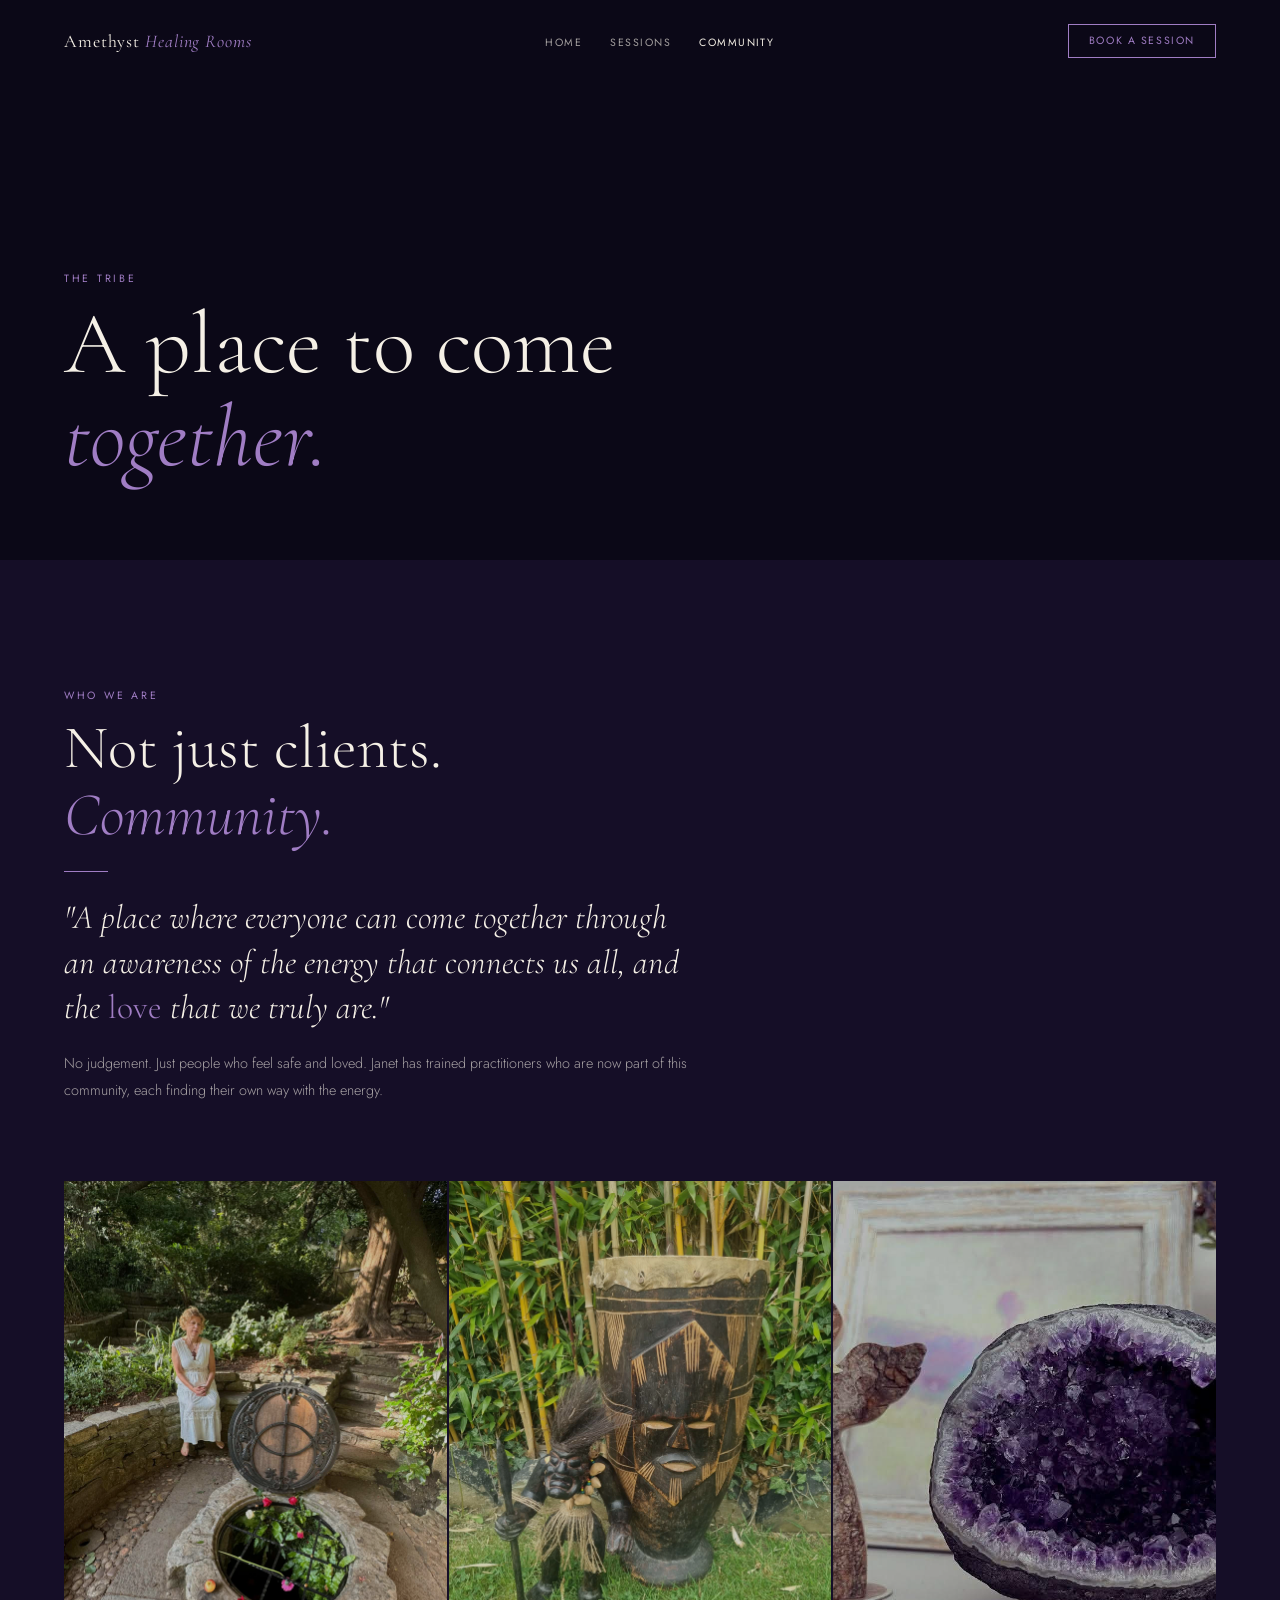
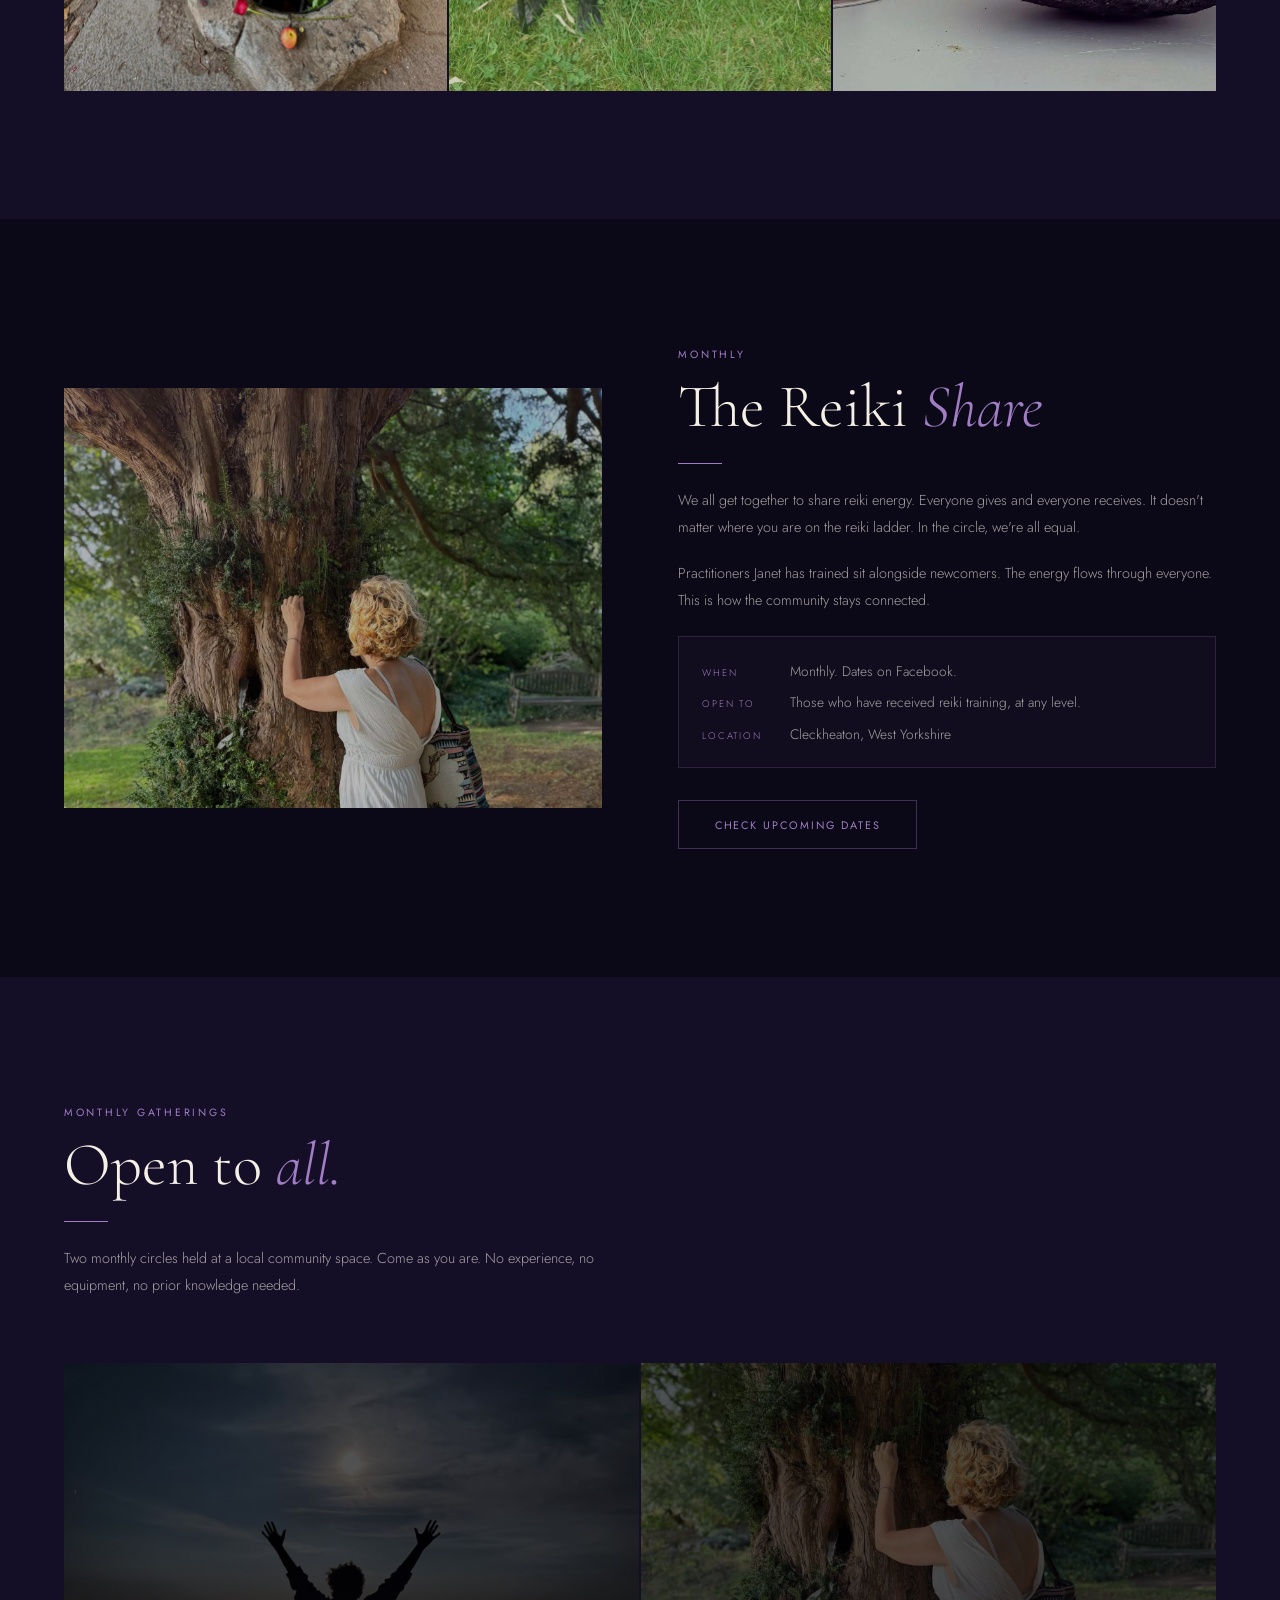
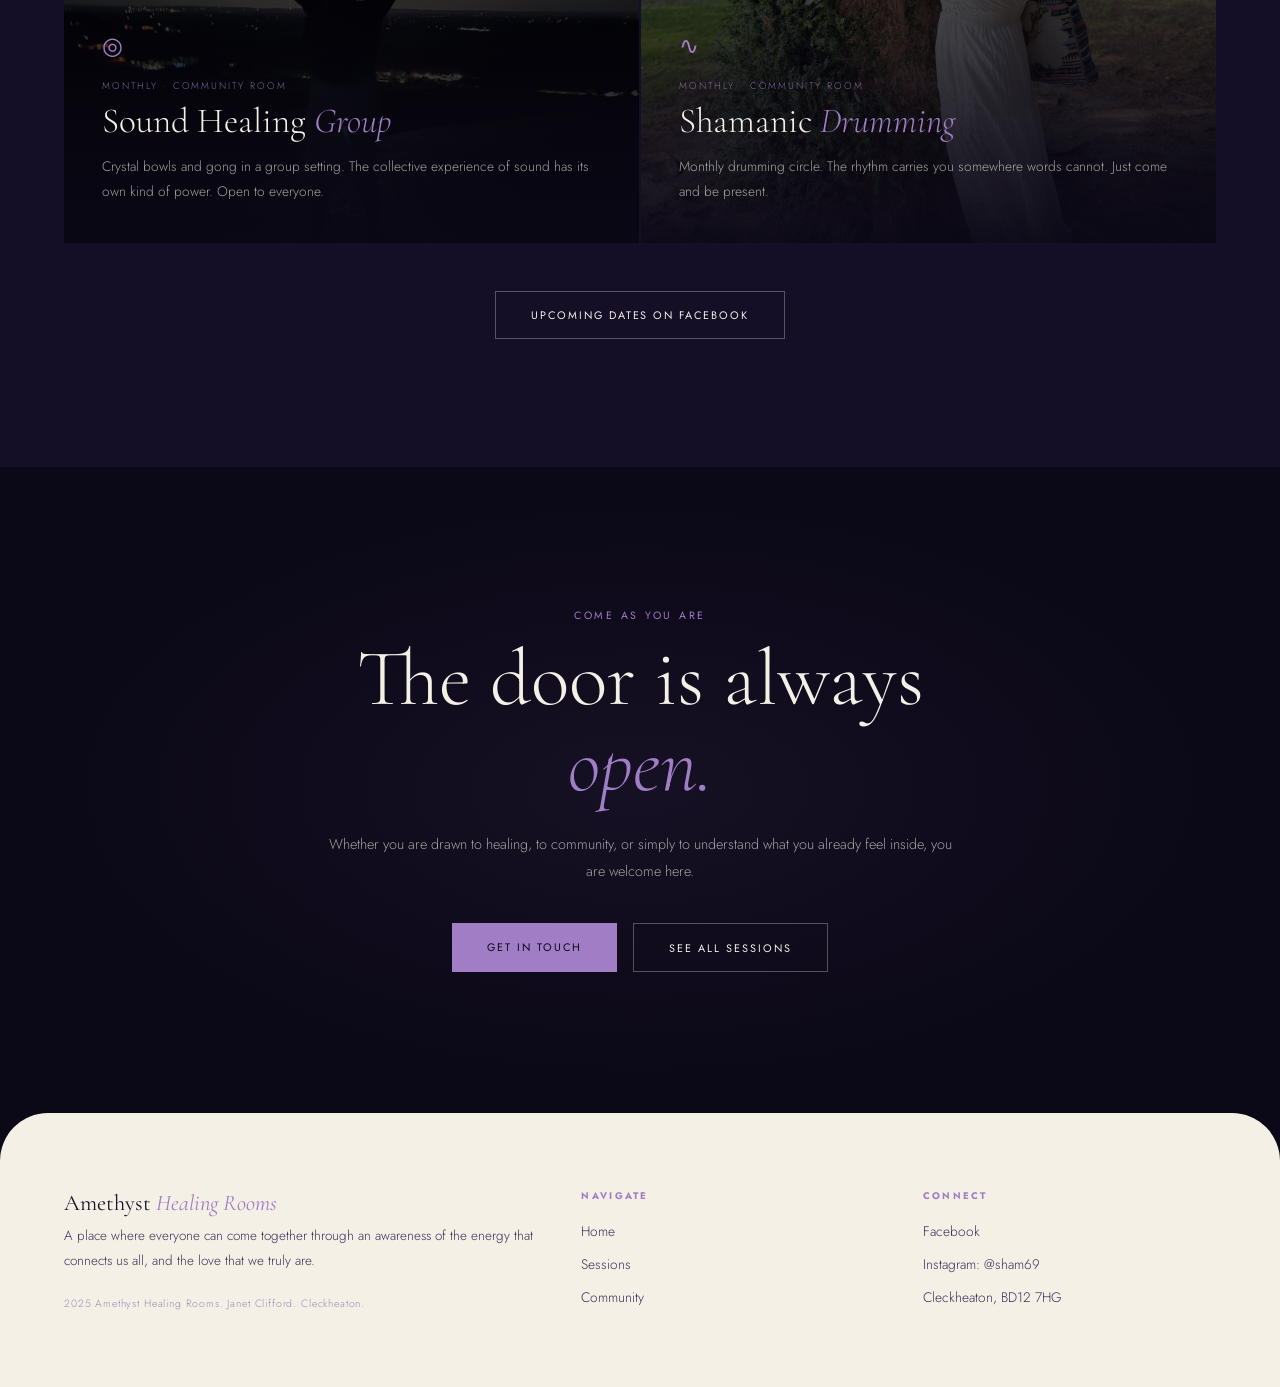
==== community.html @ de2d677d "Mobile audit, security hardening, social sharing tags Mobile fixes: - Hamburger menu JS wired on all" ====
<!DOCTYPE html>
<html lang="en">
<head>
  <meta charset="UTF-8">
  <meta name="viewport" content="width=device-width, initial-scale=1.0">
  <title>Community — Amethyst Healing Rooms</title>
  <meta name="description" content="A tribe of healers, learners and seekers. Monthly reiki shares, sound healing gatherings and shamanic drumming circles in Cleckheaton, West Yorkshire.">
  <meta property="og:type" content="website">
  <meta property="og:url" content="https://www.amethysthealingrooms.com/community.html">
  <meta property="og:title" content="Community — Amethyst Healing Rooms">
  <meta property="og:description" content="Monthly reiki shares, sound healing gatherings and shamanic drumming circles. A tribe of healers and seekers in West Yorkshire.">
  <meta property="og:image" content="https://www.amethysthealingrooms.com/657449893_1251848930348039_2464343206332712562_n.jpg">
  <meta property="og:site_name" content="Amethyst Healing Rooms">
  <meta name="twitter:card" content="summary_large_image">
  <meta name="twitter:title" content="Community — Amethyst Healing Rooms">
  <meta name="twitter:description" content="Monthly reiki shares, sound healing gatherings and shamanic drumming circles. A tribe of healers and seekers in West Yorkshire.">
  <meta name="twitter:image" content="https://www.amethysthealingrooms.com/657449893_1251848930348039_2464343206332712562_n.jpg">
  <link rel="icon" type="image/png" href="favicon.png">
  <link rel="preconnect" href="https://fonts.googleapis.com">
  <link rel="preconnect" href="https://fonts.gstatic.com" crossorigin>
  <link href="https://fonts.googleapis.com/css2?family=Cormorant+Garamond:ital,wght@0,300;0,400;0,500;1,300;1,400;1,500;1,600&family=Jost:wght@300;400;500&display=swap" rel="stylesheet">
  <link rel="stylesheet" href="styles.css">
  <style>

    /* TRIBE SECTION */
    #tribe {
      background: var(--deep);
      padding: clamp(5rem,10vw,8rem) clamp(1.5rem,5vw,4rem);
    }
    .tribe-inner {
      max-width: 1160px; margin: 0 auto;
    }
    .tribe-header {
      max-width: 640px; margin-bottom: clamp(3rem,6vw,5rem);
    }
    .tribe-quote {
      font-family: 'Cormorant Garamond', serif;
      font-size: clamp(1.4rem,3vw,2.1rem);
      font-weight: 300; font-style: italic;
      line-height: 1.35; color: var(--tl);
      margin: 0.8rem 0 1.2rem;
    }
    .tribe-quote em { color: var(--acc); font-style: normal; }
    .tribe-grid {
      display: grid;
      grid-template-columns: repeat(3, 1fr);
      gap: 2px;
    }
    .tribe-photo {
      position: relative;
      aspect-ratio: 3/4;
      overflow: hidden;
      background: var(--mid);
    }
    .tribe-photo img {
      position: absolute; inset: 0;
      width: 100%; height: 100%;
      object-fit: cover; object-position: center top;
      filter: brightness(0.82);
      transition: transform 0.65s ease, filter 0.65s ease;
    }
    .tribe-photo:hover img { transform: scale(1.04); filter: brightness(0.92); }
    .tribe-placeholder {
      position: absolute; inset: 0;
      display: flex; flex-direction: column;
      align-items: center; justify-content: center;
      gap: 0.6rem;
    }
    .tribe-placeholder-sym {
      font-family: 'Cormorant Garamond', serif;
      font-size: 2.4rem; color: var(--acc); opacity: 0.35;
    }
    .tribe-placeholder-lbl {
      font-size: 0.6rem; letter-spacing: 0.2em;
      text-transform: uppercase; color: var(--td);
    }

    /* REIKI SHARE */
    #reiki-share {
      background: var(--void);
      padding: clamp(5rem,10vw,8rem) clamp(1.5rem,5vw,4rem);
    }
    .share-inner {
      max-width: 1160px; margin: 0 auto;
      display: grid; grid-template-columns: 1fr 1fr; gap: clamp(3rem,6vw,5rem);
      align-items: center;
    }
    .share-img {
      position: relative;
      min-height: 420px;
      overflow: hidden;
    }
    .share-img-bg {
      position: absolute; inset: 0;
      background-size: cover; background-position: center top;
      filter: brightness(0.72);
    }
    .share-img::after {
      content: '';
      position: absolute; inset: 0;
      background: linear-gradient(to bottom right, rgba(160,125,196,0.15) 0%, transparent 60%);
    }
    .share-body {
      font-size: 0.9rem; line-height: 1.88; color: var(--tm);
      margin: 1.2rem 0;
    }
    .share-detail {
      display: flex; flex-direction: column; gap: 0.6rem;
      margin: 1.4rem 0 2rem;
      padding: 1.4rem;
      border: 1px solid var(--acc-dim);
      background: rgba(160,125,196,0.04);
    }
    .share-detail-row {
      display: flex; gap: 1rem; align-items: baseline;
    }
    .share-detail-key {
      font-size: 0.6rem; letter-spacing: 0.2em;
      text-transform: uppercase; color: var(--acc);
      flex-shrink: 0; min-width: 72px;
    }
    .share-detail-val {
      font-size: 0.86rem; color: var(--tm); line-height: 1.6;
    }

    /* GATHERINGS */
    #gatherings {
      background: var(--deep);
      padding: clamp(5rem,10vw,8rem) clamp(1.5rem,5vw,4rem);
    }
    .gatherings-inner {
      max-width: 1160px; margin: 0 auto;
    }
    .gatherings-header {
      max-width: 560px; margin-bottom: clamp(3rem,5vw,4rem);
    }
    .gatherings-grid {
      display: grid; grid-template-columns: 1fr 1fr; gap: 2px;
    }
    .gathering-card {
      position: relative; overflow: hidden;
      min-height: 480px;
      display: flex; flex-direction: column; justify-content: flex-end;
      padding: clamp(1.8rem,3vw,2.5rem);
    }
    .gathering-bg {
      position: absolute; inset: 0;
      background-size: cover; background-position: center;
      filter: brightness(0.35);
      transition: transform 0.65s ease, filter 0.65s ease;
    }
    .gathering-card:hover .gathering-bg { transform: scale(1.04); filter: brightness(0.48); }
    .gathering-overlay {
      position: absolute; inset: 0;
      background: linear-gradient(to top, rgba(11,8,23,0.94) 0%, rgba(11,8,23,0.1) 60%);
    }
    .gathering-content { position: relative; z-index: 2; }
    .gathering-sym {
      font-size: 1.5rem; color: var(--acc);
      display: block; margin-bottom: 1rem;
    }
    .gathering-label {
      font-size: 0.6rem; letter-spacing: 0.2em;
      text-transform: uppercase; color: var(--acc);
      display: block; margin-bottom: 0.5rem; opacity: 0.8;
    }
    .gathering-name {
      font-family: 'Cormorant Garamond', serif;
      font-size: clamp(1.6rem,3vw,2.2rem);
      font-weight: 300; line-height: 1.15;
      margin-bottom: 0.8rem;
    }
    .gathering-name em { color: var(--acc); }
    .gathering-desc {
      font-size: 0.86rem; line-height: 1.82; color: var(--tm);
    }

    /* TESTIMONIALS */
    #testimonials {
      background: var(--void);
      padding: clamp(5rem,10vw,8rem) clamp(1.5rem,5vw,4rem);
    }
    .testimonials-inner {
      max-width: 1160px; margin: 0 auto;
    }
    .testimonials-header {
      text-align: center; margin-bottom: clamp(3rem,5vw,4rem);
    }
    .testimonials-header .divider { margin: 1.4rem auto; }
    .testimonials-placeholder {
      display: flex; flex-wrap: wrap; justify-content: center; gap: 2px;
    }
    .testimonials-placeholder .t-card {
      flex: 0 0 calc(33.333% - 2px); min-width: 260px;
    }
    .t-card {
      background: var(--mid);
      padding: clamp(1.8rem,3vw,2.4rem);
      display: flex; flex-direction: column; gap: 1.2rem;
    }
    .t-card-body {
      font-family: 'Cormorant Garamond', serif;
      font-size: clamp(1.05rem,1.8vw,1.3rem);
      font-style: italic; font-weight: 300;
      line-height: 1.5; color: var(--tl);
    }
    .t-card-attr {
      font-size: 0.62rem; letter-spacing: 0.16em;
      text-transform: uppercase; color: var(--acc);
      opacity: 0.7;
    }
    .testimonials-note {
      text-align: center; margin-top: clamp(2.5rem,4vw,3.5rem);
    }
    .testimonials-note p {
      font-size: 0.84rem; color: var(--td);
      font-style: italic; margin-bottom: 1.4rem;
    }

    /* RESPONSIVE */
    @media (max-width: 900px) {
      .share-inner { grid-template-columns: 1fr; }
      .share-img { aspect-ratio: 16/9; }
      .gatherings-grid { grid-template-columns: 1fr; }
      .testimonials-placeholder { grid-template-columns: 1fr; }
    }
    @media (max-width: 600px) {
      .tribe-grid { grid-template-columns: 1fr 1fr; }
      .tribe-grid .tribe-photo:last-child { display: none; }
    }
  </style>
</head>
<body>

<!-- NAV -->
<nav id="nav">
  <a href="/" class="nav-logo">Amethyst <span>Healing Rooms</span></a>
  <ul class="nav-links">
    <li><a href="/">Home</a></li>
    <li><a href="sessions.html">Sessions</a></li>
    <li><a href="community.html" class="active">Community</a></li>
  </ul>
  <a href="https://www.facebook.com/profile.php?id=100086459901449" target="_blank" rel="noopener noreferrer" class="nav-cta">Book a Session</a>
  <button class="hamburger" aria-label="Menu">
    <span></span><span></span><span></span>
  </button>
</nav>

<!-- PAGE HERO -->
<div class="page-hero">
  <div class="page-hero-bg" style="background-image:url('657253396_1139561337938640_7127163920765498929_n.jpg'); background-position: center 30%;"></div>
  <div class="page-hero-overlay"></div>
  <div class="page-hero-content">
    <span class="eyebrow">The Tribe</span>
    <h1>A place to come <em>together.</em></h1>
  </div>
</div>

<!-- THE TRIBE -->
<section id="tribe">
  <div class="tribe-inner">
    <div class="tribe-header">
      <span class="eyebrow rv">Who we are</span>
      <h2 class="sec-title rv d1">Not just clients.<br><em>Community.</em></h2>
      <div class="divider rv d2"></div>
      <blockquote class="tribe-quote rv d2">
        "A place where everyone can come together through an awareness of the energy that connects us all, and the <em>love</em> that we truly are."
      </blockquote>
      <p class="sec-sub rv d3">No judgement. Just people who feel safe and loved. Janet has trained practitioners who are now part of this community, each finding their own way with the energy.</p>
    </div>

    <div class="tribe-grid rv">
      <!-- Local photo: Janet at sacred well -->
      <div class="tribe-photo">
        <img src="657449893_1251848930348039_2464343206332712562_n.jpg" alt="Janet Clifford at the sacred well">
      </div>
      <!-- Instrument photo -->
      <div class="tribe-photo">
        <img src="688346499_3391729044324735_215565529171386142_n.jpg" alt="Janet's healing instruments">
      </div>
      <!-- Amethyst geode -->
      <div class="tribe-photo">
        <img src="657659780_953327130425197_1530954544285871400_n.jpg" alt="Amethyst crystal" style="object-position:center; filter:brightness(0.72);">
      </div>
    </div>
  </div>
</section>

<!-- MONTHLY REIKI SHARE -->
<section id="reiki-share">
  <div class="share-inner">
    <div class="share-img rv">
      <div class="share-img-bg" style="background-image:url('660918044_1488880446182221_7940801639890761241_n.jpg')"></div>
    </div>
    <div class="rv d1">
      <span class="eyebrow">Monthly</span>
      <h2 class="sec-title">The Reiki <em>Share</em></h2>
      <div class="divider"></div>
      <p class="share-body">We all get together to share reiki energy. Everyone gives and everyone receives. It doesn't matter where you are on the reiki ladder. In the circle, we're all equal.</p>
      <p class="share-body">Practitioners Janet has trained sit alongside newcomers. The energy flows through everyone. This is how the community stays connected.</p>
      <div class="share-detail">
        <div class="share-detail-row">
          <span class="share-detail-key">When</span>
          <span class="share-detail-val">Monthly. Dates on Facebook.</span>
        </div>
        <div class="share-detail-row">
          <span class="share-detail-key">Open to</span>
          <span class="share-detail-val">Those who have received reiki training, at any level.</span>
        </div>
        <div class="share-detail-row">
          <span class="share-detail-key">Location</span>
          <span class="share-detail-val">Cleckheaton, West Yorkshire</span>
        </div>
      </div>
      <a href="https://www.facebook.com/profile.php?id=100086459901449" target="_blank" rel="noopener noreferrer" class="btn-outline-dark">Check upcoming dates</a>
    </div>
  </div>
</section>

<!-- GATHERINGS: SOUND + DRUMMING -->
<section id="gatherings">
  <div class="gatherings-inner">
    <div class="gatherings-header">
      <span class="eyebrow rv">Monthly Gatherings</span>
      <h2 class="sec-title rv d1">Open to <em>all.</em></h2>
      <div class="divider rv d2"></div>
      <p class="sec-sub rv d2">Two monthly circles held at a local community space. Come as you are. No experience, no equipment, no prior knowledge needed.</p>
    </div>

    <div class="gatherings-grid">

      <!-- Sound Healing Group -->
      <div class="gathering-card rv">
        <div class="gathering-bg" style="background-image:url('662905430_1283714103696995_5274060365378354566_n.jpg')"></div>
        <div class="gathering-overlay"></div>
        <div class="gathering-content">
          <span class="gathering-sym">◎</span>
          <span class="gathering-label">Monthly · Community Room</span>
          <h3 class="gathering-name">Sound Healing <em>Group</em></h3>
          <p class="gathering-desc">Crystal bowls and gong in a group setting. The collective experience of sound has its own kind of power. Open to everyone.</p>
        </div>
      </div>

      <!-- Shamanic Drumming -->
      <div class="gathering-card rv d1">
        <div class="gathering-bg" style="background-image:url('660918044_1488880446182221_7940801639890761241_n.jpg')"></div>
        <div class="gathering-overlay"></div>
        <div class="gathering-content">
          <span class="gathering-sym">∿</span>
          <span class="gathering-label">Monthly · Community Room</span>
          <h3 class="gathering-name">Shamanic <em>Drumming</em></h3>
          <p class="gathering-desc">Monthly drumming circle. The rhythm carries you somewhere words cannot. Just come and be present.</p>
        </div>
      </div>

    </div>

    <div style="text-align:center; margin-top:3rem;" class="rv">
      <a href="https://www.facebook.com/profile.php?id=100086459901449" target="_blank" rel="noopener noreferrer" class="btn-outline">Upcoming dates on Facebook</a>
    </div>
  </div>
</section>

<!-- CTA -->
<div class="cta-band">
  <div class="cta-inner">
    <span class="eyebrow rv">Come as you are</span>
    <h2 class="cta-hl rv d1">The door is always<br><em>open.</em></h2>
    <p class="cta-sub rv d2">Whether you are drawn to healing, to community, or simply to understand what you already feel inside, you are welcome here.</p>
    <div class="cta-btns rv d3">
      <a href="https://www.facebook.com/profile.php?id=100086459901449" target="_blank" rel="noopener noreferrer" class="btn-solid">Get in Touch</a>
      <a href="sessions.html" class="btn-outline">See all sessions</a>
    </div>
  </div>
</div>

<!-- FOOTER -->
<footer>
  <div class="footer-inner">
    <div class="footer-brand">
      <h2>Amethyst <em>Healing Rooms</em></h2>
      <p class="footer-tag">A place where everyone can come together through an awareness of the energy that connects us all, and the love that we truly are.</p>
      <p class="footer-copy">2025 Amethyst Healing Rooms. Janet Clifford. Cleckheaton.</p>
    </div>
    <nav class="footer-nav">
      <h4>Navigate</h4>
      <ul>
        <li><a href="/">Home</a></li>
        <li><a href="sessions.html">Sessions</a></li>
        <li><a href="community.html">Community</a></li>
      </ul>
    </nav>
    <nav class="footer-nav">
      <h4>Connect</h4>
      <ul>
        <li><a href="https://www.facebook.com/profile.php?id=100086459901449" target="_blank" rel="noopener noreferrer">Facebook</a></li>
        <li><a href="https://www.instagram.com/sham69" target="_blank" rel="noopener noreferrer">Instagram: @sham69</a></li>
        <li><span style="font-size:0.86rem;color:var(--ink2);">Cleckheaton, BD12 7HG</span></li>
      </ul>
    </nav>
  </div>
</footer>

<script>
  const nav = document.getElementById('nav');
  window.addEventListener('scroll', () => nav.classList.toggle('scrolled', window.scrollY > 60), { passive: true });
  const io = new IntersectionObserver(entries => entries.forEach(e => e.isIntersecting && e.target.classList.add('visible')), { threshold: 0.1 });
  document.querySelectorAll('.rv').forEach(el => io.observe(el));

  // Mobile navigation
  const hamburger = document.querySelector('.hamburger');
  if (hamburger) {
    hamburger.addEventListener('click', () => {
      const isOpen = nav.classList.toggle('nav-open');
      hamburger.classList.toggle('open', isOpen);
    });
    document.addEventListener('click', e => {
      if (!e.target.closest('#nav') && nav.classList.contains('nav-open')) {
        nav.classList.remove('nav-open');
        hamburger.classList.remove('open');
      }
    });
    document.addEventListener('keydown', e => {
      if (e.key === 'Escape') {
        nav.classList.remove('nav-open');
        hamburger.classList.remove('open');
      }
    });
  }
</script>
</body>
</html>
---- styles.css ----
/* =====================================================
   AMETHYST HEALING ROOMS — Shared Styles
   ===================================================== */

:root {
  --void:    #0b0817;
  --deep:    #150e27;
  --mid:     #231a3f;
  --surface: #321f58;
  --cream:   #f5f0e6;
  --parch:   #ede5d4;
  --acc:     #a07dc4;
  --acc-dim: rgba(160,125,196,0.2);
  --gold:    #c49e52;
  --tl:      #f5f0e6;
  --tm:      rgba(245,240,230,0.65);
  --td:      rgba(245,240,230,0.35);
  --ink:     #1a1226;
  --ink2:    #3d2d5a;
}

*, *::before, *::after { box-sizing: border-box; margin: 0; padding: 0; }
html { scroll-behavior: smooth; }
body {
  font-family: 'Jost', sans-serif;
  font-weight: 300;
  background: var(--void);
  color: var(--tl);
  overflow-x: hidden;
}
img { display: block; max-width: 100%; }
a { color: inherit; text-decoration: none; }
em { font-style: italic; }

/* ===== SCROLL REVEAL ===== */
.rv { opacity: 0; transform: translateY(24px); transition: opacity 0.8s ease, transform 0.8s ease; }
.rv.visible { opacity: 1; transform: none; }
.d1 { transition-delay: 0.1s; }
.d2 { transition-delay: 0.22s; }
.d3 { transition-delay: 0.34s; }

/* ===== TYPOGRAPHY ===== */
.eyebrow {
  font-size: 0.66rem;
  font-weight: 400;
  letter-spacing: 0.26em;
  text-transform: uppercase;
  color: var(--acc);
  display: block;
}
.sec-title {
  font-family: 'Cormorant Garamond', serif;
  font-size: clamp(2.2rem, 5.5vw, 3.8rem);
  font-weight: 300;
  line-height: 1.1;
  margin: 0.75rem 0;
}
.sec-title em { color: var(--acc); }
.sec-sub { font-size: 0.9rem; line-height: 1.88; color: var(--tm); }
.divider { width: 44px; height: 1px; background: var(--acc); margin: 1.4rem 0; }
.divider-c { margin: 1.4rem auto; }

/* ===== BUTTONS ===== */
.btn-solid {
  display: inline-block;
  font-family: 'Jost', sans-serif;
  font-size: 0.68rem; font-weight: 400;
  letter-spacing: 0.18em; text-transform: uppercase;
  background: var(--acc); color: var(--void);
  padding: 0.95rem 2.2rem;
  white-space: nowrap; flex-shrink: 0;
  transition: opacity 0.2s, transform 0.2s;
}
.btn-solid:hover { opacity: 0.84; transform: translateY(-1px); }

.btn-outline {
  display: inline-block;
  font-family: 'Jost', sans-serif;
  font-size: 0.68rem; font-weight: 400;
  letter-spacing: 0.18em; text-transform: uppercase;
  border: 1px solid rgba(245,240,230,0.3); color: var(--tl);
  padding: 0.95rem 2.2rem;
  white-space: nowrap; flex-shrink: 0;
  transition: border-color 0.2s, background 0.2s;
}
.btn-outline:hover { border-color: var(--acc); background: rgba(160,125,196,0.08); }

.btn-outline-dark {
  display: inline-block;
  font-family: 'Jost', sans-serif;
  font-size: 0.68rem; font-weight: 400;
  letter-spacing: 0.18em; text-transform: uppercase;
  border: 1px solid rgba(160,125,196,0.35); color: var(--acc);
  padding: 0.95rem 2.2rem;
  white-space: nowrap; flex-shrink: 0;
  transition: background 0.2s, color 0.2s;
}
.btn-outline-dark:hover { background: var(--acc); color: var(--void); }

/* ===== NAVBAR ===== */
#nav {
  position: fixed; inset: 0 0 auto 0; z-index: 100;
  padding: 1.5rem clamp(1.5rem, 5vw, 4rem);
  display: flex; align-items: center; justify-content: space-between; gap: 2rem;
  transition: background 0.38s, padding 0.32s;
}
#nav.scrolled {
  background: rgba(11,8,23,0.92);
  backdrop-filter: blur(16px);
  -webkit-backdrop-filter: blur(16px);
  padding-top: 1rem; padding-bottom: 1rem;
}
.nav-logo {
  font-family: 'Cormorant Garamond', serif;
  font-size: clamp(0.92rem, 1.8vw, 1.12rem);
  font-weight: 400; letter-spacing: 0.05em; flex-shrink: 0;
}
.nav-logo span { color: var(--acc); font-style: italic; }
.nav-links { display: flex; gap: clamp(1.2rem, 2.2vw, 2rem); list-style: none; }
.nav-links a {
  font-size: 0.66rem; font-weight: 400;
  letter-spacing: 0.14em; text-transform: uppercase;
  color: var(--tm); transition: color 0.2s;
}
.nav-links a:hover, .nav-links a.active { color: var(--tl); }
.nav-cta {
  font-size: 0.66rem; font-weight: 400;
  letter-spacing: 0.15em; text-transform: uppercase;
  color: var(--acc); border: 1px solid var(--acc);
  padding: 0.52rem 1.25rem;
  white-space: nowrap; flex-shrink: 0;
  transition: background 0.2s, color 0.2s;
}
.nav-cta:hover { background: var(--acc); color: var(--void); }
.hamburger {
  display: none; flex-direction: column; gap: 5px;
  background: none; border: none; cursor: pointer; padding: 4px;
}
.hamburger span { display: block; width: 22px; height: 1.5px; background: var(--tl); }

/* ===== TICKER ===== */
.ticker-wrap {
  background: var(--mid);
  border-top: 1px solid var(--acc-dim);
  border-bottom: 1px solid var(--acc-dim);
  overflow: hidden; padding: 0.95rem 0;
}
.ticker-track {
  display: flex; width: max-content;
  animation: ticker 30s linear infinite;
}
.ticker-item {
  font-size: 0.66rem; font-weight: 400;
  letter-spacing: 0.2em; text-transform: uppercase;
  color: var(--tm); padding: 0 2rem; white-space: nowrap;
}
.ticker-item.hl { color: var(--acc); }
@keyframes ticker {
  from { transform: translateX(0); }
  to   { transform: translateX(-50%); }
}

/* ===== SERVICE CARDS (bg image) ===== */
.svc-card {
  position: relative;
  min-height: 340px;
  overflow: hidden;
  display: flex; flex-direction: column; justify-content: flex-end;
  padding: clamp(1.5rem, 3vw, 2rem);
  cursor: default;
}
.svc-bg {
  position: absolute; inset: 0;
  background-size: cover; background-position: center;
  filter: brightness(0.38);
  transition: transform 0.65s ease, filter 0.65s ease;
}
.svc-card:hover .svc-bg { transform: scale(1.05); filter: brightness(0.48); }
.svc-overlay {
  position: absolute; inset: 0;
  background: linear-gradient(to top, rgba(11,8,23,0.92) 0%, rgba(11,8,23,0.15) 100%);
}
.svc-content { position: relative; z-index: 2; }
.svc-num {
  font-family: 'Cormorant Garamond', serif;
  font-size: 0.65rem; letter-spacing: 0.14em;
  color: var(--acc); opacity: 0.6; margin-bottom: 0.6rem;
}
.svc-name {
  font-family: 'Cormorant Garamond', serif;
  font-size: clamp(1.35rem, 2.2vw, 1.75rem);
  font-weight: 400; line-height: 1.18; margin-bottom: 0.6rem;
}
.svc-name em { color: var(--acc); }
.svc-desc { font-size: 0.84rem; line-height: 1.82; color: var(--tm); }
.svc-link {
  display: inline-block; margin-top: 1rem;
  font-size: 0.62rem; letter-spacing: 0.18em; text-transform: uppercase;
  color: var(--acc); transition: letter-spacing 0.2s;
}
.svc-link:hover { letter-spacing: 0.24em; }

/* ===== PAGE HERO ===== */
.page-hero {
  position: relative;
  height: clamp(380px, 52vw, 560px);
  display: flex; align-items: flex-end;
  padding: 0 clamp(1.5rem,5vw,4rem) clamp(3rem,6vw,5rem);
  overflow: hidden;
}
.page-hero-bg {
  position: absolute; inset: 0;
  background-size: cover; background-position: center;
  filter: brightness(0.4);
}
.page-hero-overlay {
  position: absolute; inset: 0;
  background: linear-gradient(to top, rgba(11,8,23,0.88) 0%, rgba(11,8,23,0.08) 55%);
}
.page-hero-content {
  position: relative; z-index: 2; max-width: 680px;
  animation: fadeUp 1s ease 0.2s both;
}
.page-hero-content .eyebrow { margin-bottom: 0.75rem; }
.page-hero h1 {
  font-family: 'Cormorant Garamond', serif;
  font-size: clamp(2.8rem, 7vw, 5.5rem);
  font-weight: 300; line-height: 1.05; color: var(--tl);
}
.page-hero h1 em { color: var(--acc); }

@keyframes fadeUp {
  from { opacity: 0; transform: translateY(18px); }
  to   { opacity: 1; transform: none; }
}

/* ===== CTA BAND ===== */
.cta-band {
  position: relative; background: var(--void); text-align: center;
  padding: clamp(5.5rem, 11vw, 9rem) clamp(1.5rem, 5vw, 4rem);
  overflow: hidden;
}
.cta-band::before {
  content: ''; position: absolute; inset: 0;
  background: radial-gradient(ellipse at center, rgba(160,125,196,0.07) 0%, transparent 65%);
  pointer-events: none;
}
.cta-inner { position: relative; max-width: 640px; margin: 0 auto; }
.cta-hl {
  font-family: 'Cormorant Garamond', serif;
  font-size: clamp(2.4rem, 6.5vw, 5rem);
  font-weight: 300; line-height: 1.08;
  margin: 0.8rem 0 1.4rem;
}
.cta-hl em { color: var(--acc); }
.cta-sub { font-size: 0.9rem; line-height: 1.88; color: var(--tm); margin-bottom: 2.4rem; }
.cta-btns { display: flex; gap: 1rem; justify-content: center; flex-wrap: wrap; }

/* ===== FOOTER ===== */
footer {
  background: var(--cream); color: var(--ink);
  border-radius: 3rem 3rem 0 0;
  padding: clamp(3rem, 6vw, 5rem) clamp(1.5rem, 5vw, 4rem);
}
.footer-inner {
  max-width: 1160px; margin: 0 auto;
  display: grid; grid-template-columns: 1.6fr 1fr 1fr; gap: 3rem;
}
.footer-brand h2 {
  font-family: 'Cormorant Garamond', serif;
  font-size: 1.4rem; font-weight: 400; color: var(--ink); margin-bottom: 0.5rem;
}
.footer-brand h2 em { color: var(--acc); }
.footer-tag { font-size: 0.84rem; line-height: 1.82; color: var(--ink2); margin-bottom: 1.4rem; }
.footer-copy { font-size: 0.66rem; letter-spacing: 0.08em; color: #9a8ab0; }
.footer-nav h4 {
  font-size: 0.6rem; letter-spacing: 0.24em; text-transform: uppercase;
  color: var(--acc); margin-bottom: 1rem;
}
.footer-nav ul { list-style: none; display: flex; flex-direction: column; gap: 0.6rem; }
.footer-nav ul a { font-size: 0.86rem; color: var(--ink2); transition: color 0.2s; }
.footer-nav ul a:hover { color: var(--acc); }

/* ===== SHARED FOOTER SNIPPET ===== */
.footer-snippet {
  padding-top: 1.5rem;
  border-top: 1px solid rgba(160,125,196,0.15);
  margin-top: 1rem;
}
.footer-snippet p { font-size: 0.78rem; color: var(--ink2); line-height: 1.7; }

/* ===== MOBILE ===== */
@media (max-width: 900px) {
  .footer-inner { grid-template-columns: 1fr 1fr; }
  .footer-brand { grid-column: 1 / -1; }
}
@media (max-width: 768px) {
  .nav-links, .nav-cta { display: none; }
  .hamburger { display: flex; }
  .footer-inner { grid-template-columns: 1fr; }
}

/* ===== HAMBURGER ANIMATION ===== */
.hamburger span { transition: transform 0.28s ease, opacity 0.2s ease; }
.hamburger.open span:nth-child(1) { transform: rotate(45deg) translate(5px, 5px); }
.hamburger.open span:nth-child(2) { opacity: 0; transform: scaleX(0); }
.hamburger.open span:nth-child(3) { transform: rotate(-45deg) translate(5px, -5px); }

/* ===== MOBILE NAV OPEN STATE ===== */
@media (max-width: 768px) {
  #nav.nav-open {
    flex-wrap: wrap;
    background: rgba(11,8,23,0.97) !important;
    backdrop-filter: blur(20px);
    -webkit-backdrop-filter: blur(20px);
    padding-bottom: 1.5rem;
  }
  #nav.nav-open .nav-links {
    display: flex;
    flex-direction: column;
    width: 100%;
    gap: 1.25rem;
    padding-top: 1.25rem;
    border-top: 1px solid var(--acc-dim);
    order: 10;
  }
  #nav.nav-open .nav-links a {
    font-size: 0.95rem;
    letter-spacing: 0.1em;
  }
  #nav.nav-open .nav-cta {
    display: inline-block;
    order: 11;
    width: 100%;
    text-align: center;
    margin-top: 0.5rem;
  }

  /* iOS: prevent auto-zoom on input focus (must be >= 16px) */
  input, textarea, select { font-size: 16px !important; }

  /* Touch targets — carousel dots */
  .tc-dot {
    padding: 10px;
    margin: -10px;
  }

  /* Touch target — lightbox close */
  .t-lb-close { padding: 12px; }

  /* Lightbox scroll on small screens */
  .t-lb-inner {
    max-height: 88vh;
    overflow-y: auto;
    -webkit-overflow-scrolling: touch;
  }
}

/* ===== HOVER: TOUCH DEVICE FIXES ===== */
/* Prevent sticky hover states on tap */
@media (hover: none) {
  .svc-card:hover .svc-bg { transform: none; filter: brightness(0.38); }
  .session-row:hover .session-img-bg { transform: none; }
  .session-row:hover .session-text { background: var(--deep); }
}
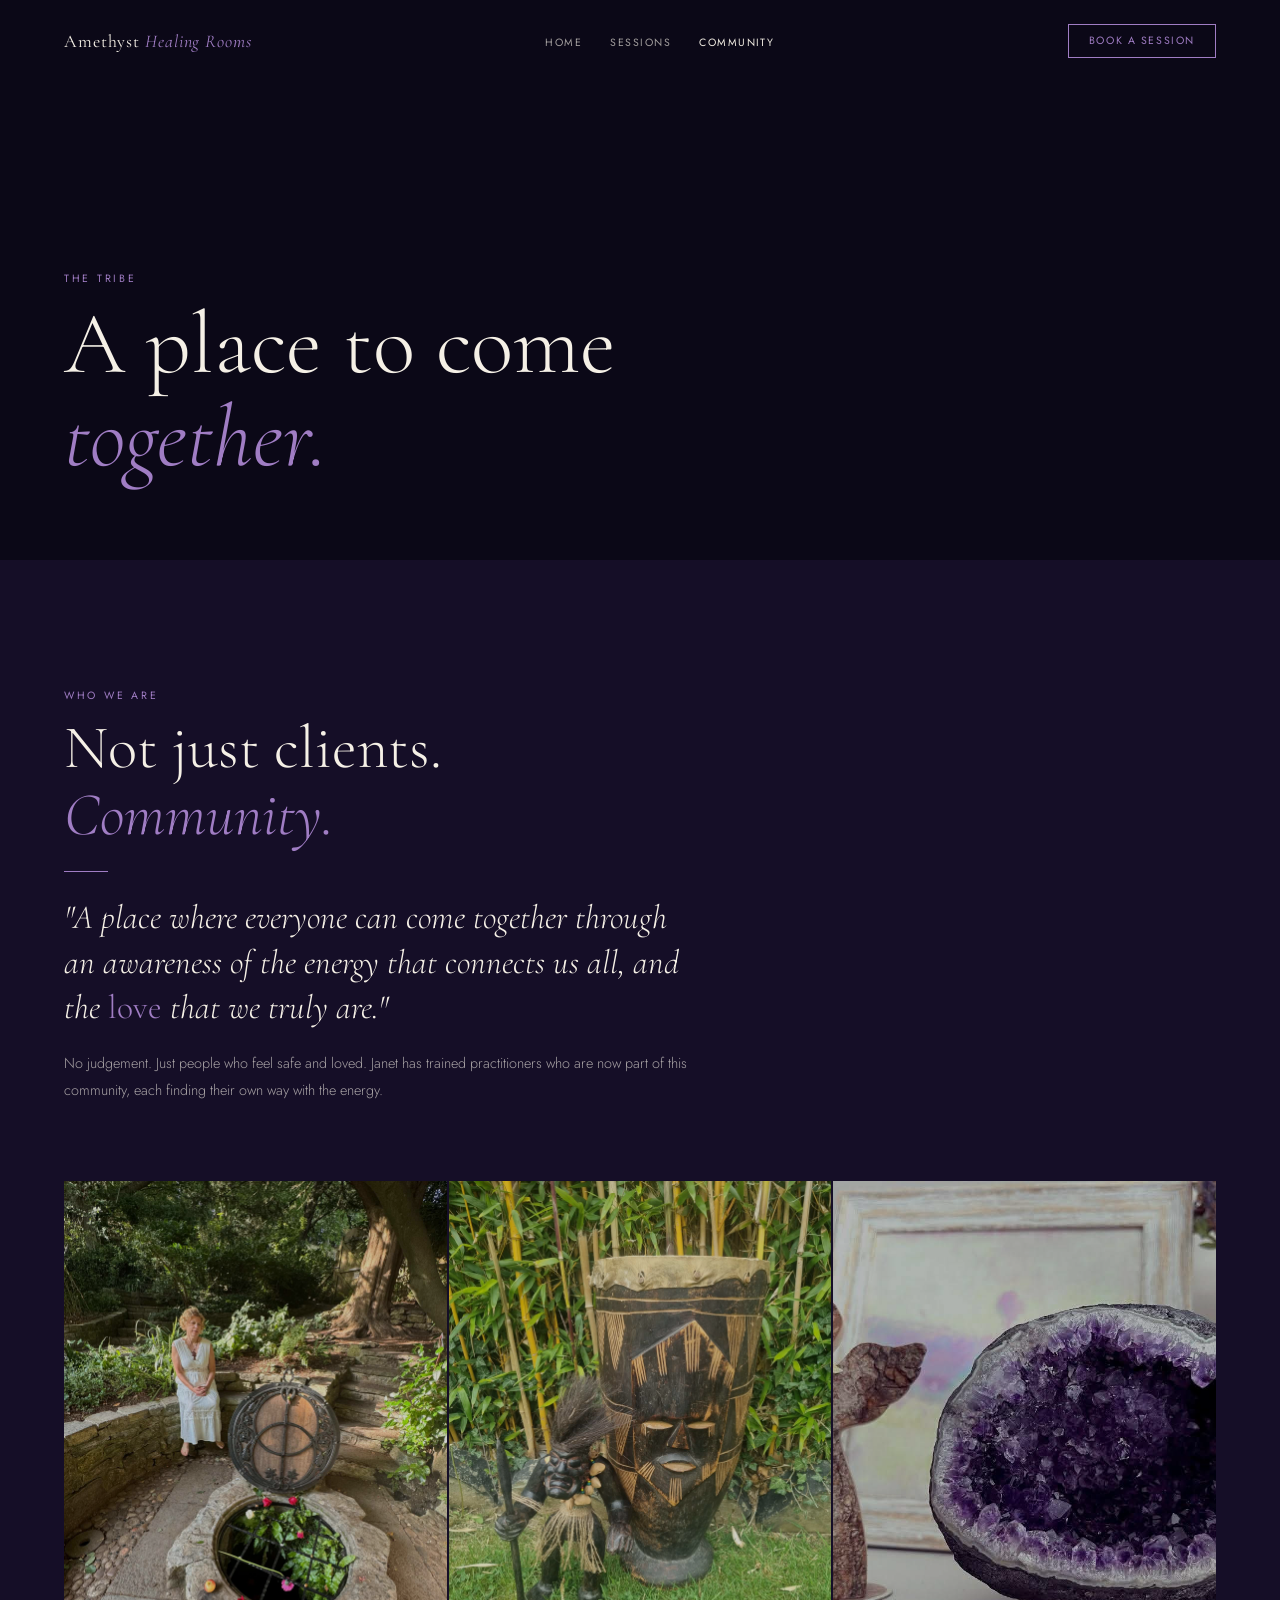
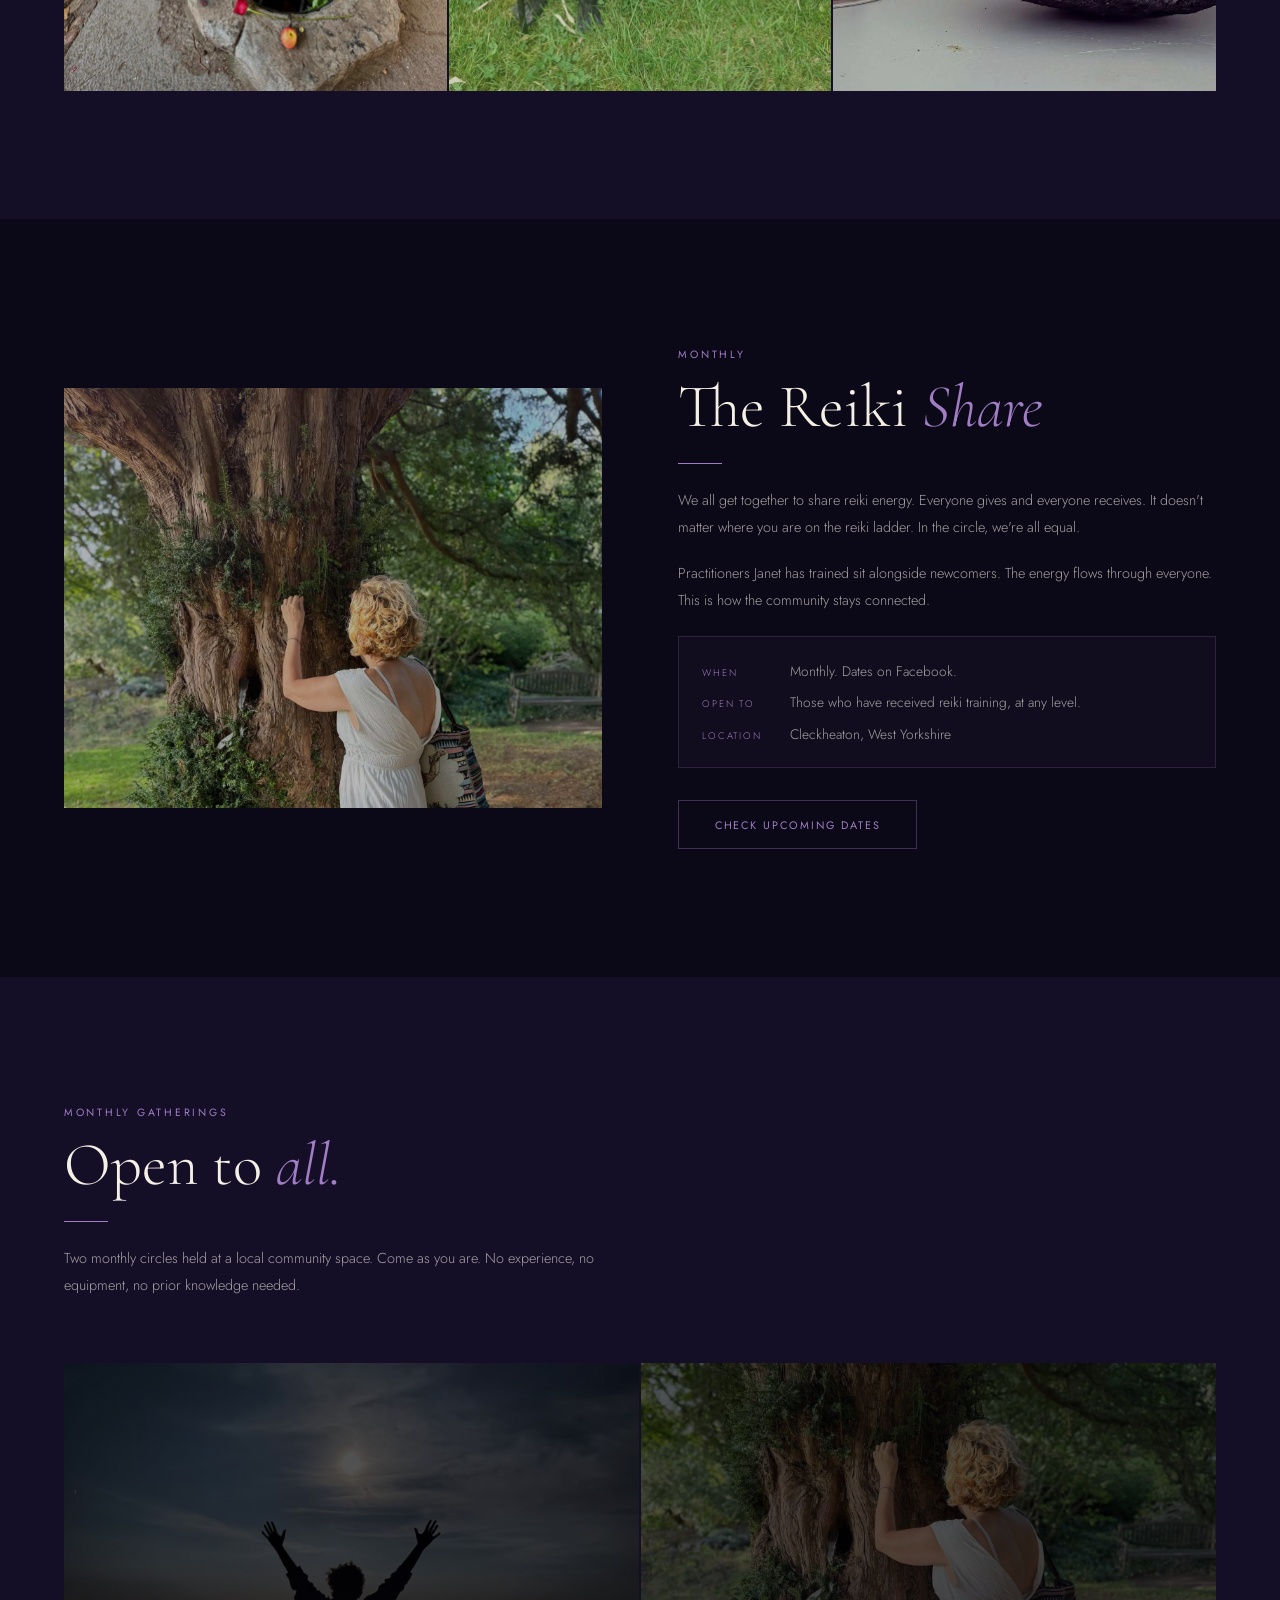
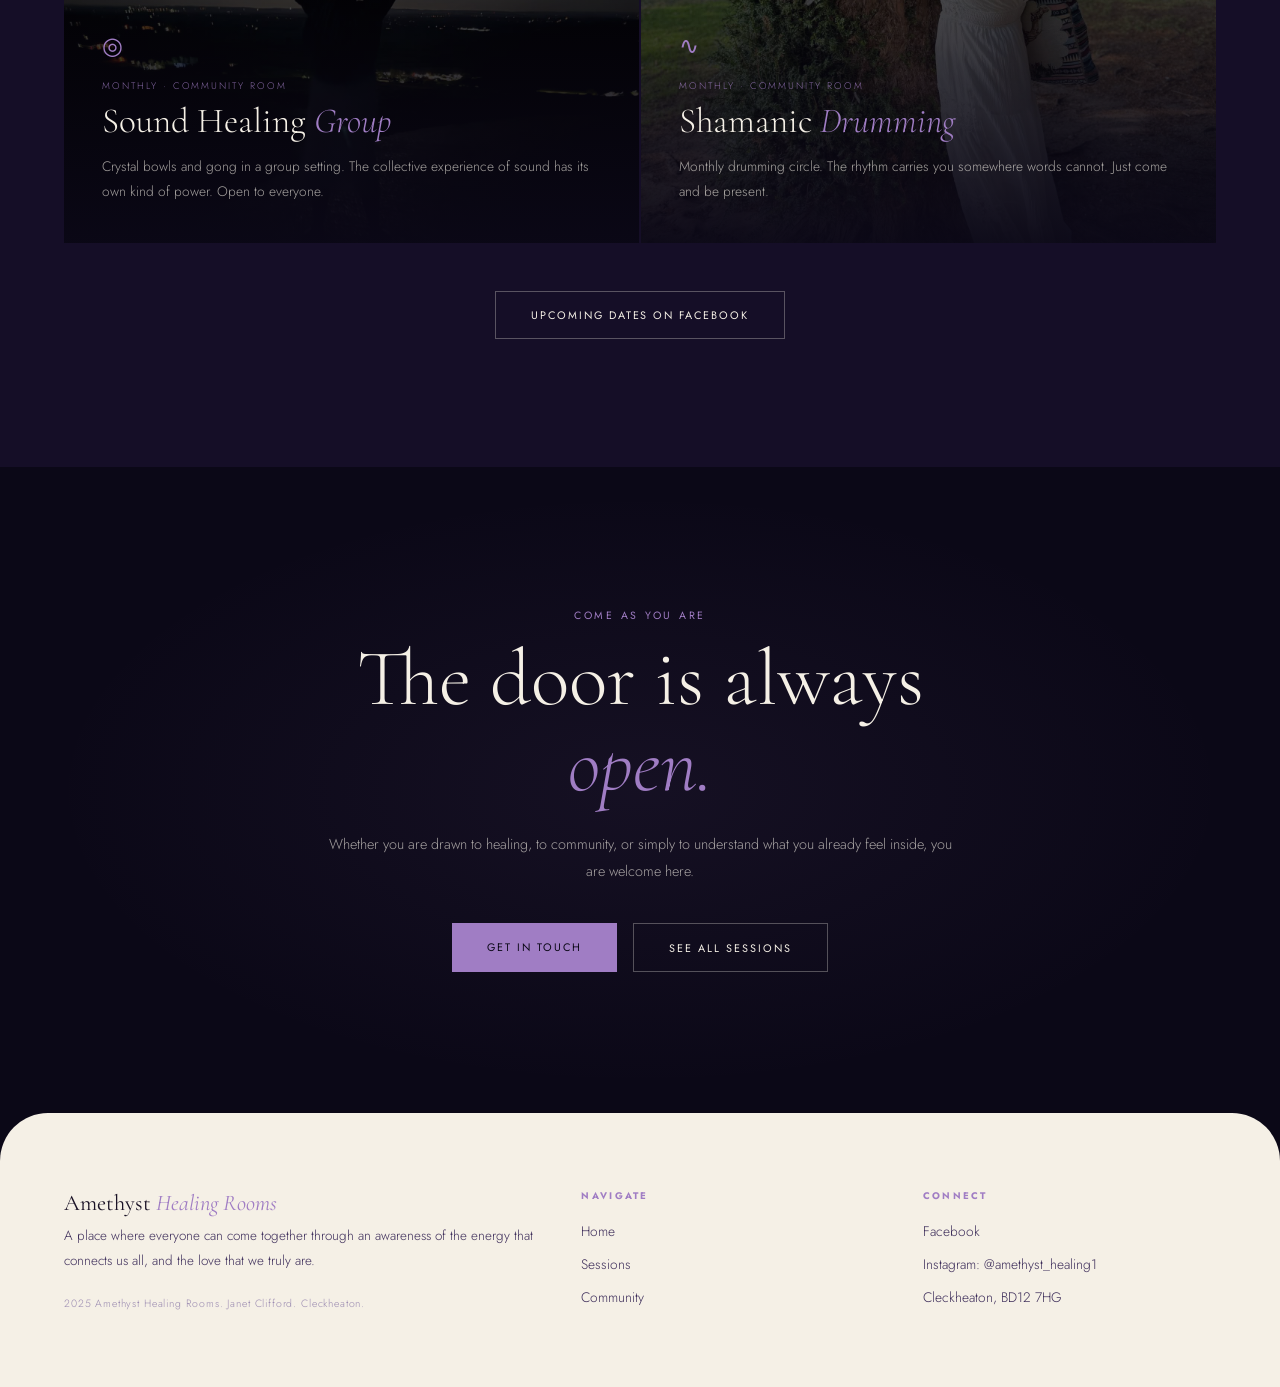
==== commit 8c7b765a: "Update Instagram handle to @amethyst_healing1 across all pages and llms.txt Co-Authored-By: Claude S" ====
--- a/community.html
+++ b/community.html
@@ -15,11 +15,58 @@
   <meta name="twitter:title" content="Community — Amethyst Healing Rooms">
   <meta name="twitter:description" content="Monthly reiki shares, sound healing gatherings and shamanic drumming circles. A tribe of healers and seekers in West Yorkshire.">
   <meta name="twitter:image" content="https://www.amethysthealingrooms.com/657449893_1251848930348039_2464343206332712562_n.jpg">
+  <link rel="canonical" href="https://www.amethysthealingrooms.com/community.html">
   <link rel="icon" type="image/png" href="favicon.png">
   <link rel="preconnect" href="https://fonts.googleapis.com">
   <link rel="preconnect" href="https://fonts.gstatic.com" crossorigin>
   <link href="https://fonts.googleapis.com/css2?family=Cormorant+Garamond:ital,wght@0,300;0,400;0,500;1,300;1,400;1,500;1,600&family=Jost:wght@300;400;500&display=swap" rel="stylesheet">
   <link rel="stylesheet" href="styles.css">
+  <script type="application/ld+json">
+  {
+    "@context": "https://schema.org",
+    "@type": "ItemList",
+    "name": "Community Gatherings — Amethyst Healing Rooms",
+    "url": "https://www.amethysthealingrooms.com/community.html",
+    "itemListElement": [
+      {
+        "@type": "ListItem",
+        "position": 1,
+        "item": {
+          "@type": "Event",
+          "name": "Monthly Reiki Share",
+          "description": "A circle where trained reiki practitioners give and receive. Open to anyone with reiki training at any level.",
+          "eventSchedule": { "@type": "Schedule", "repeatFrequency": "P1M" },
+          "organizer": { "@type": "Person", "name": "Janet Clifford" },
+          "location": { "@type": "Place", "name": "Cleckheaton, West Yorkshire" }
+        }
+      },
+      {
+        "@type": "ListItem",
+        "position": 2,
+        "item": {
+          "@type": "Event",
+          "name": "Monthly Sound Healing Group",
+          "description": "Open community gathering. Crystal bowls and gong. No experience needed.",
+          "eventSchedule": { "@type": "Schedule", "repeatFrequency": "P1M" },
+          "organizer": { "@type": "Person", "name": "Janet Clifford" },
+          "location": { "@type": "Place", "name": "Cleckheaton, West Yorkshire" }
+        }
+      },
+      {
+        "@type": "ListItem",
+        "position": 3,
+        "item": {
+          "@type": "Event",
+          "name": "Monthly Shamanic Drumming Circle",
+          "description": "Open community gathering. The drum is one of the oldest healing modalities. No experience needed.",
+          "eventSchedule": { "@type": "Schedule", "repeatFrequency": "P1M" },
+          "organizer": { "@type": "Person", "name": "Janet Clifford" },
+          "location": { "@type": "Place", "name": "Cleckheaton, West Yorkshire" }
+        }
+      }
+    ]
+  }
+  </script>
   <style>
 
     /* TRIBE SECTION */
@@ -394,7 +441,7 @@
       <h4>Connect</h4>
       <ul>
         <li><a href="https://www.facebook.com/profile.php?id=100086459901449" target="_blank" rel="noopener noreferrer">Facebook</a></li>
-        <li><a href="https://www.instagram.com/sham69" target="_blank" rel="noopener noreferrer">Instagram: @sham69</a></li>
+        <li><a href="https://www.instagram.com/amethyst_healing1" target="_blank" rel="noopener noreferrer">Instagram: @amethyst_healing1</a></li>
         <li><span style="font-size:0.86rem;color:var(--ink2);">Cleckheaton, BD12 7HG</span></li>
       </ul>
     </nav>
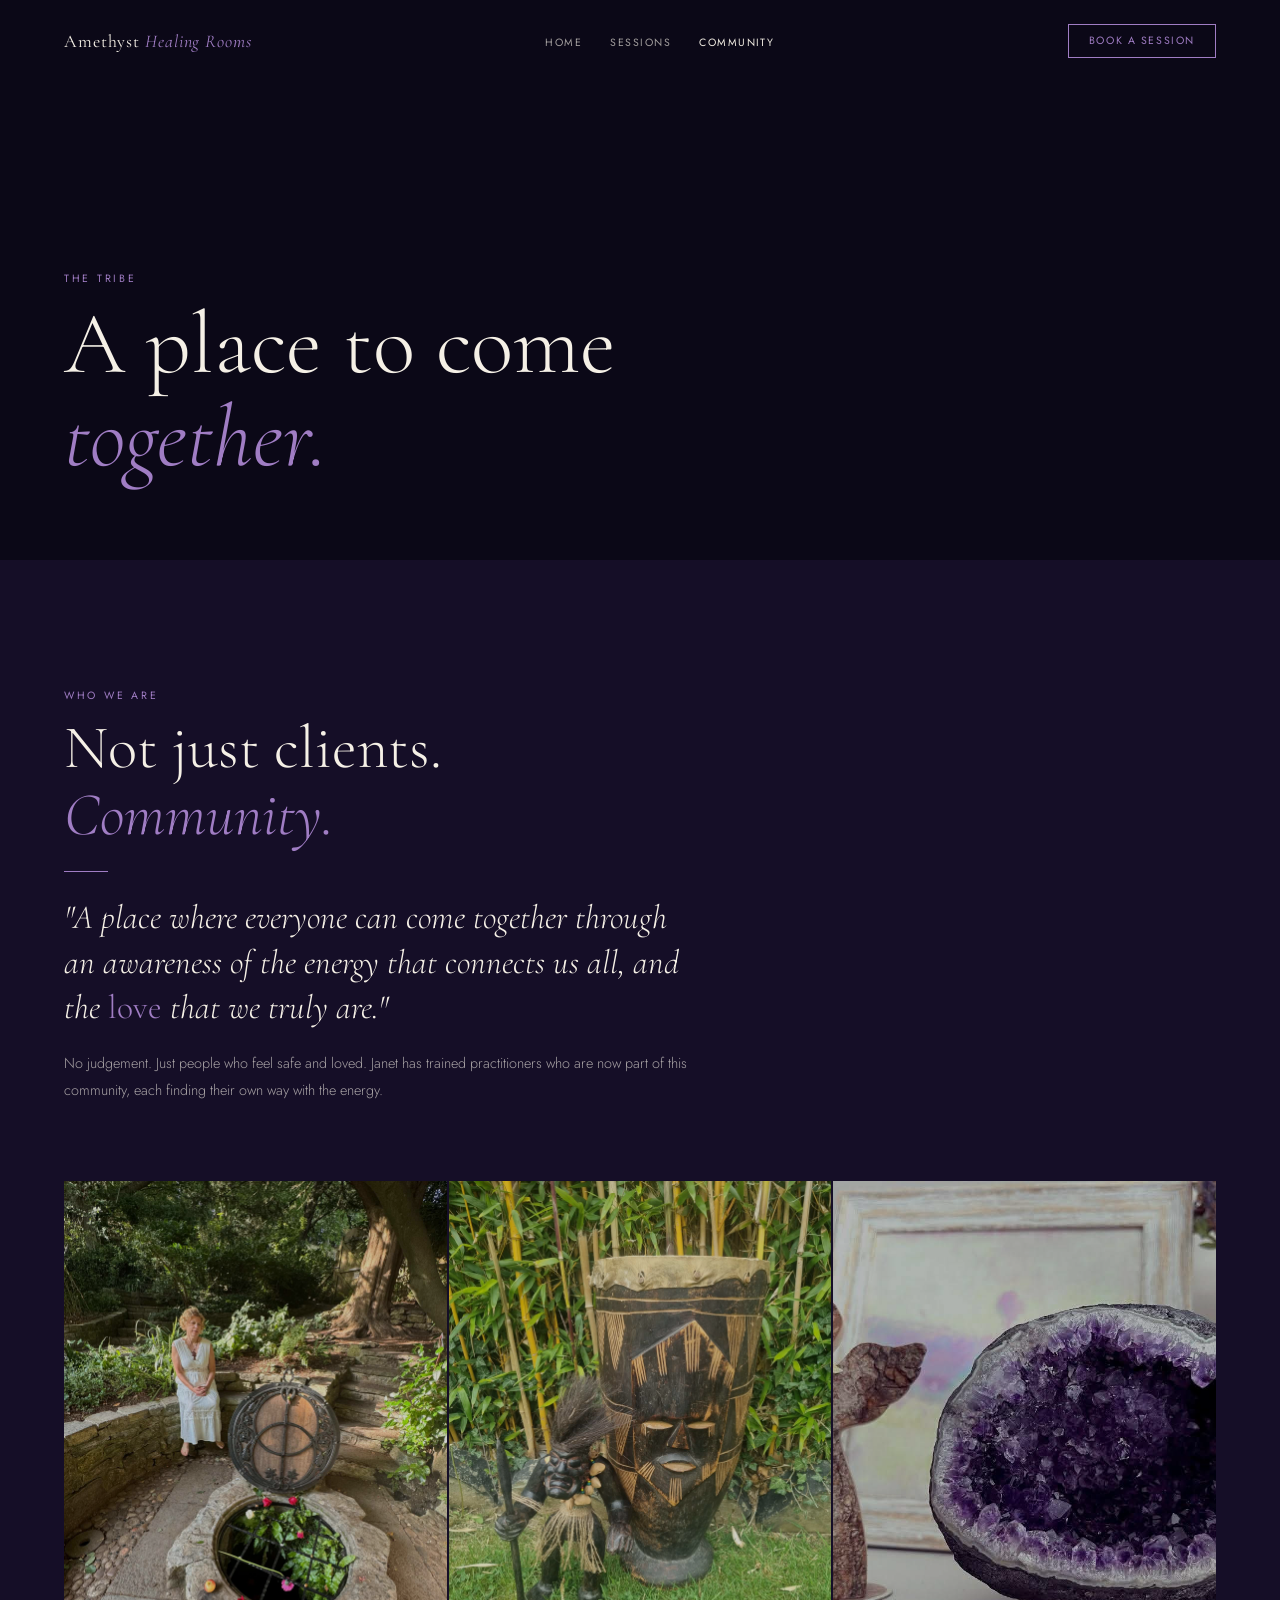
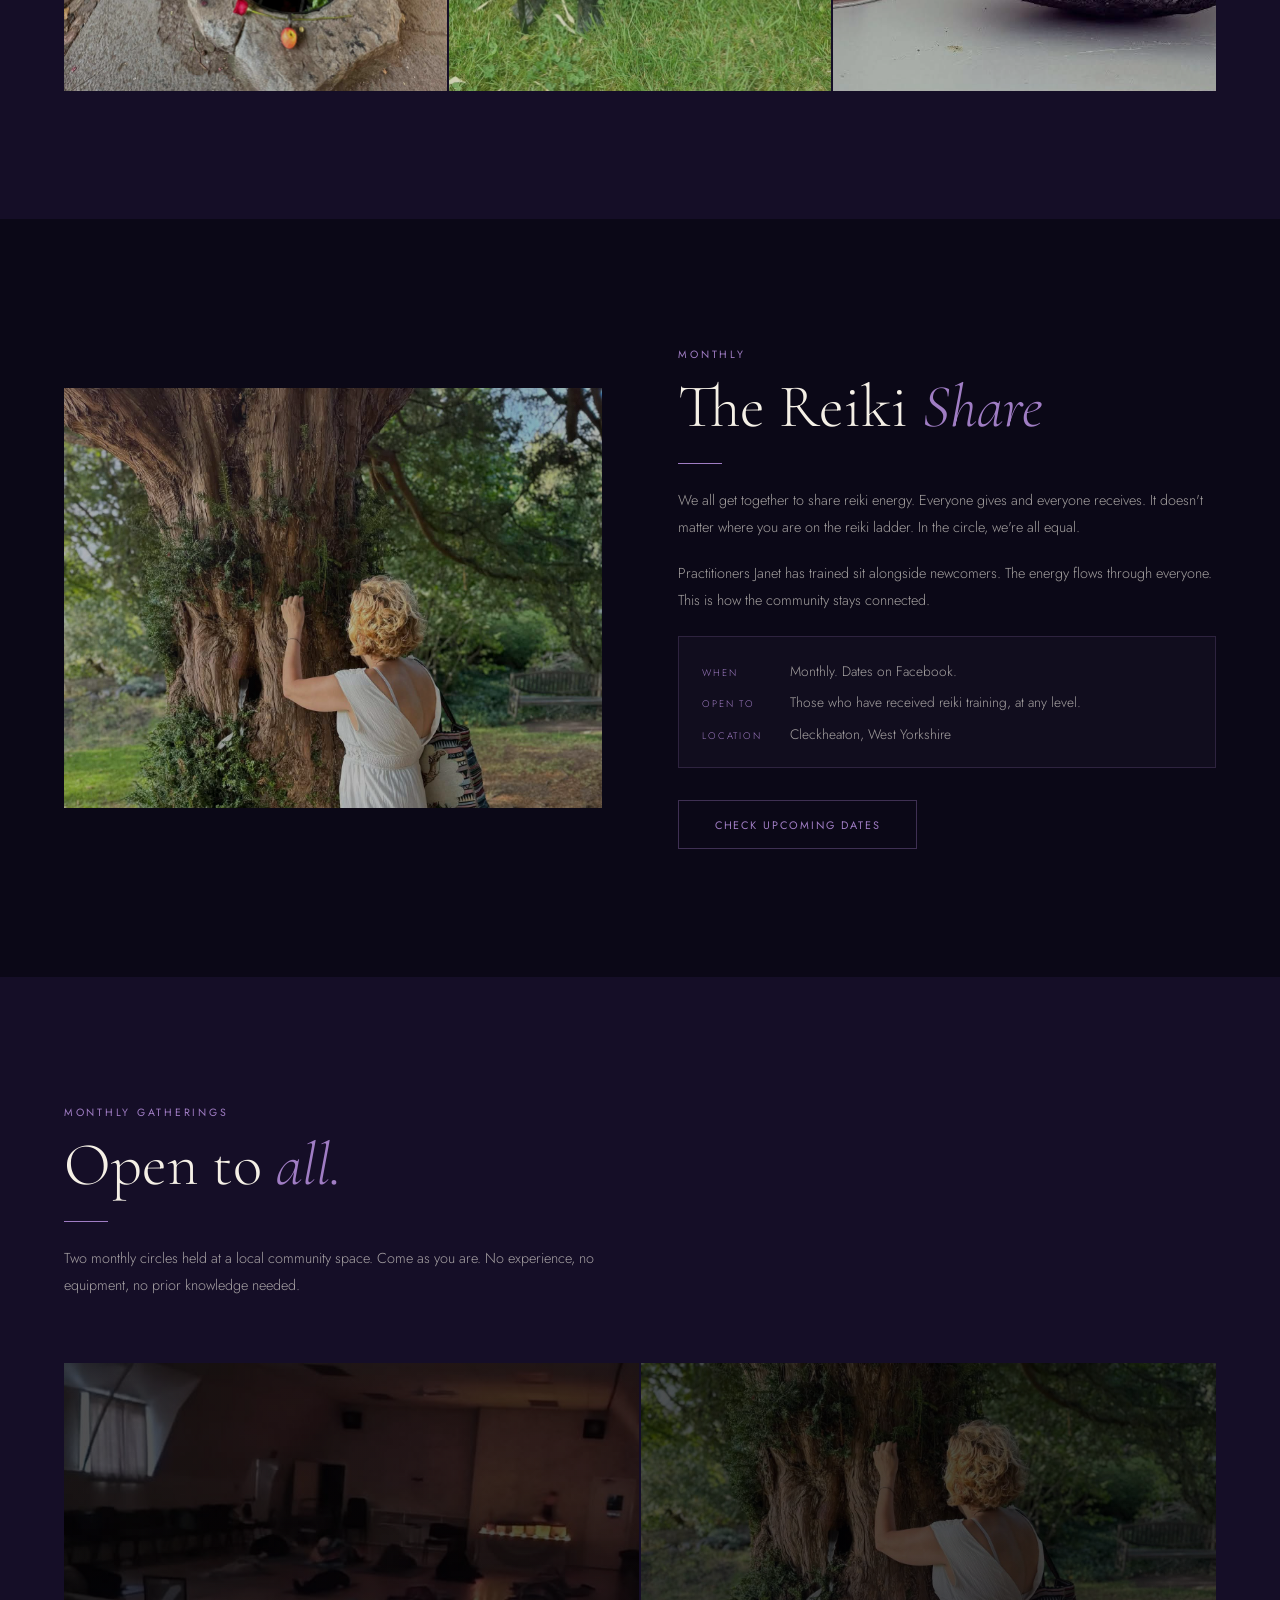
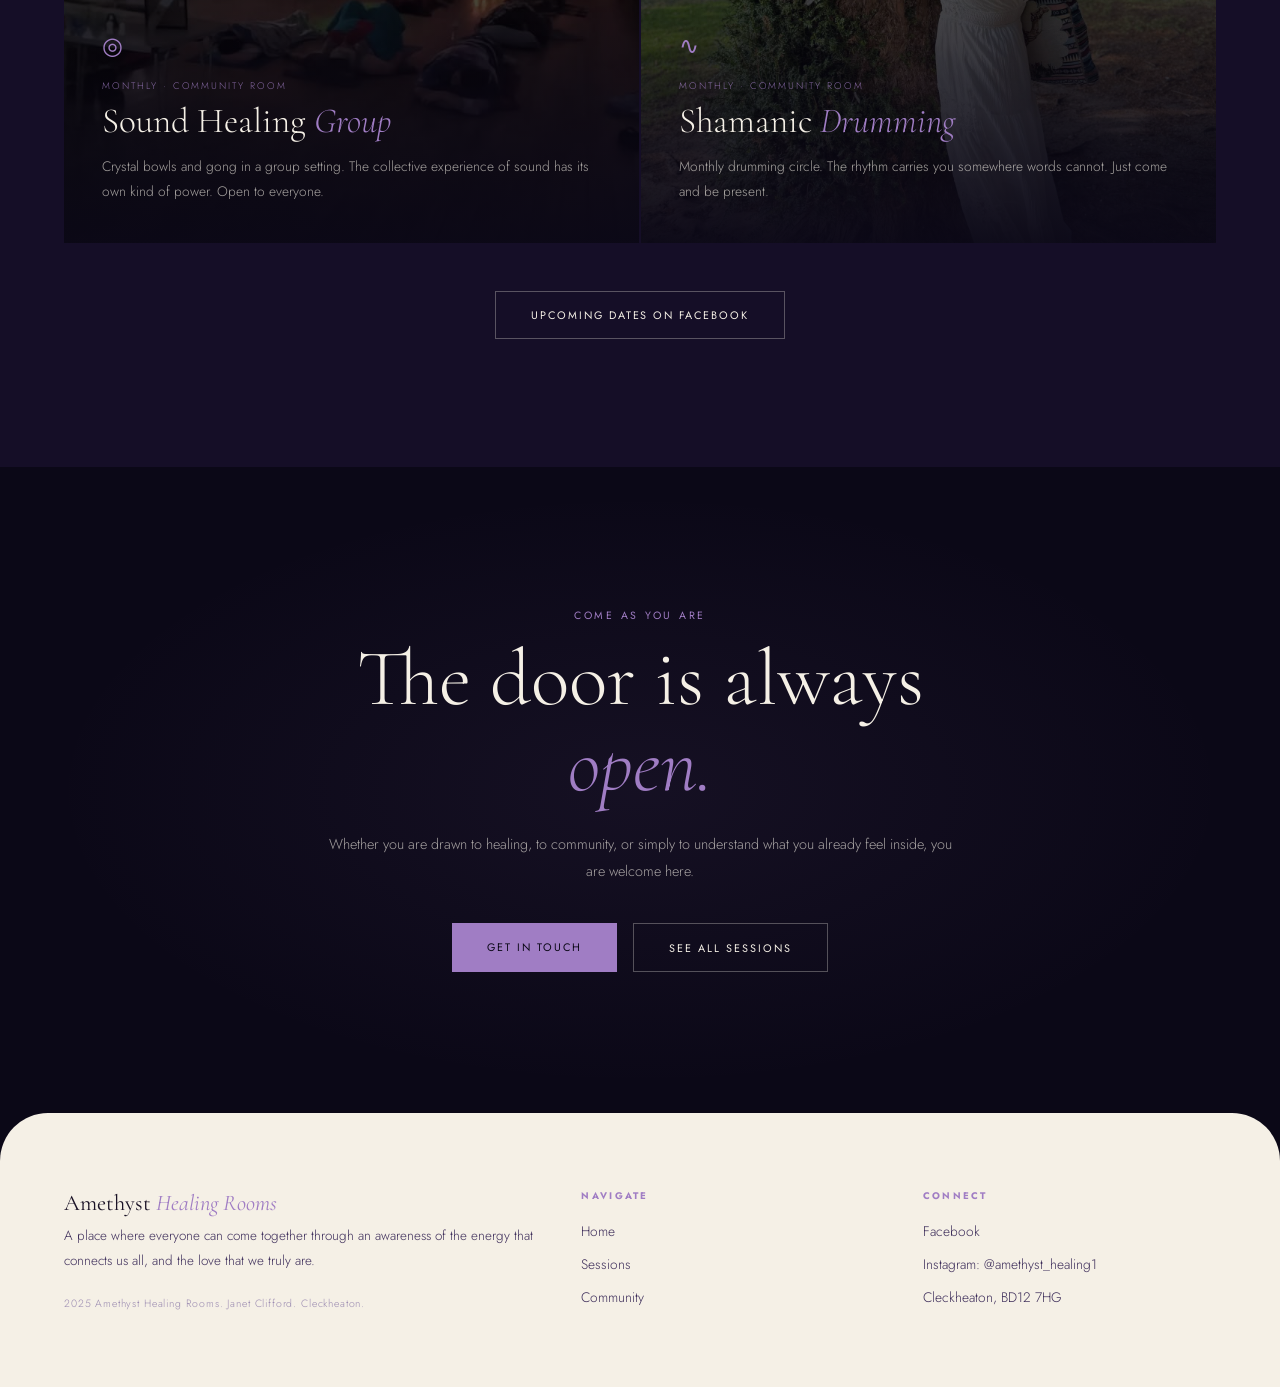
==== commit 59a182ea: "Use new photo for Monthly Sound Healing Group card on all pages Co-Authored-By: Claude Sonnet 4.6 <n" ====
--- a/community.html
+++ b/community.html
@@ -378,7 +378,7 @@
 
       <!-- Sound Healing Group -->
       <div class="gathering-card rv">
-        <div class="gathering-bg" style="background-image:url('662905430_1283714103696995_5274060365378354566_n.jpg')"></div>
+        <div class="gathering-bg" style="background-image:url('686034269_1567729874747461_2018483767461585916_n.jpg')"></div>
         <div class="gathering-overlay"></div>
         <div class="gathering-content">
           <span class="gathering-sym">◎</span>
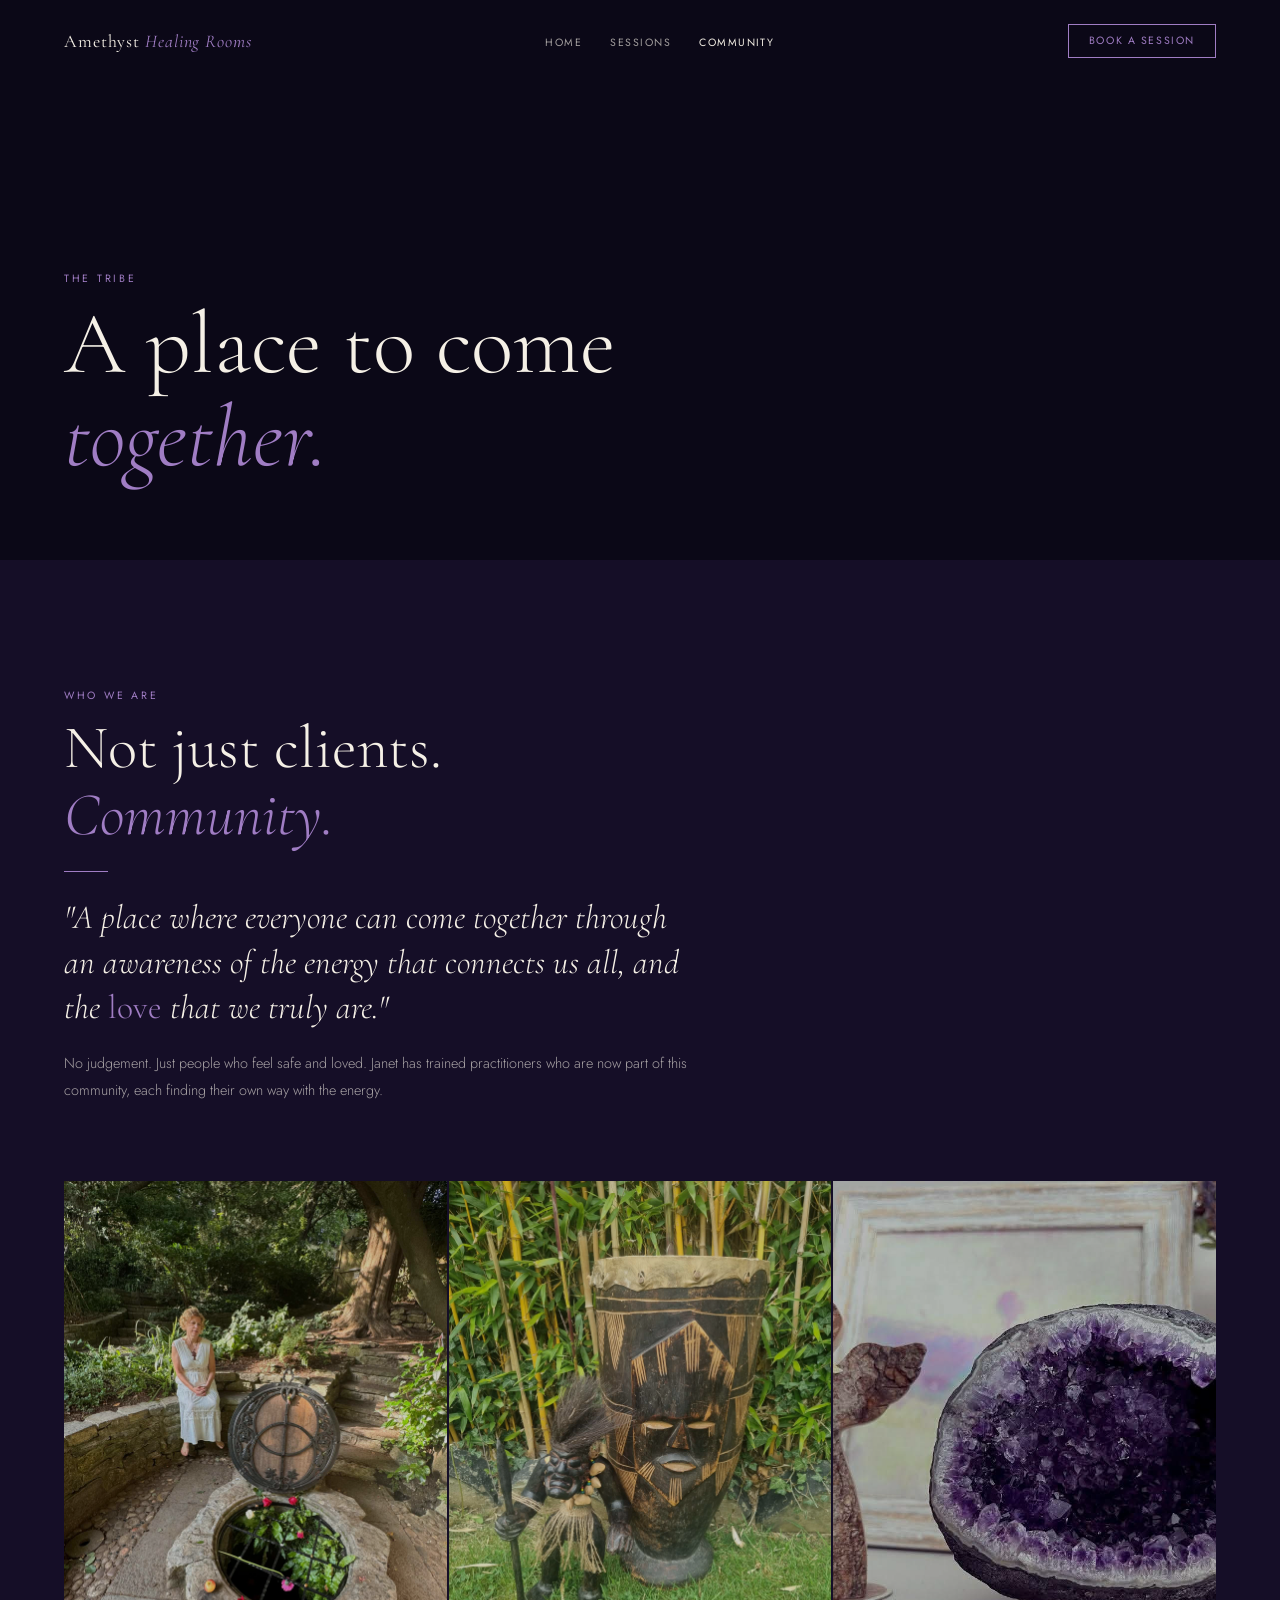
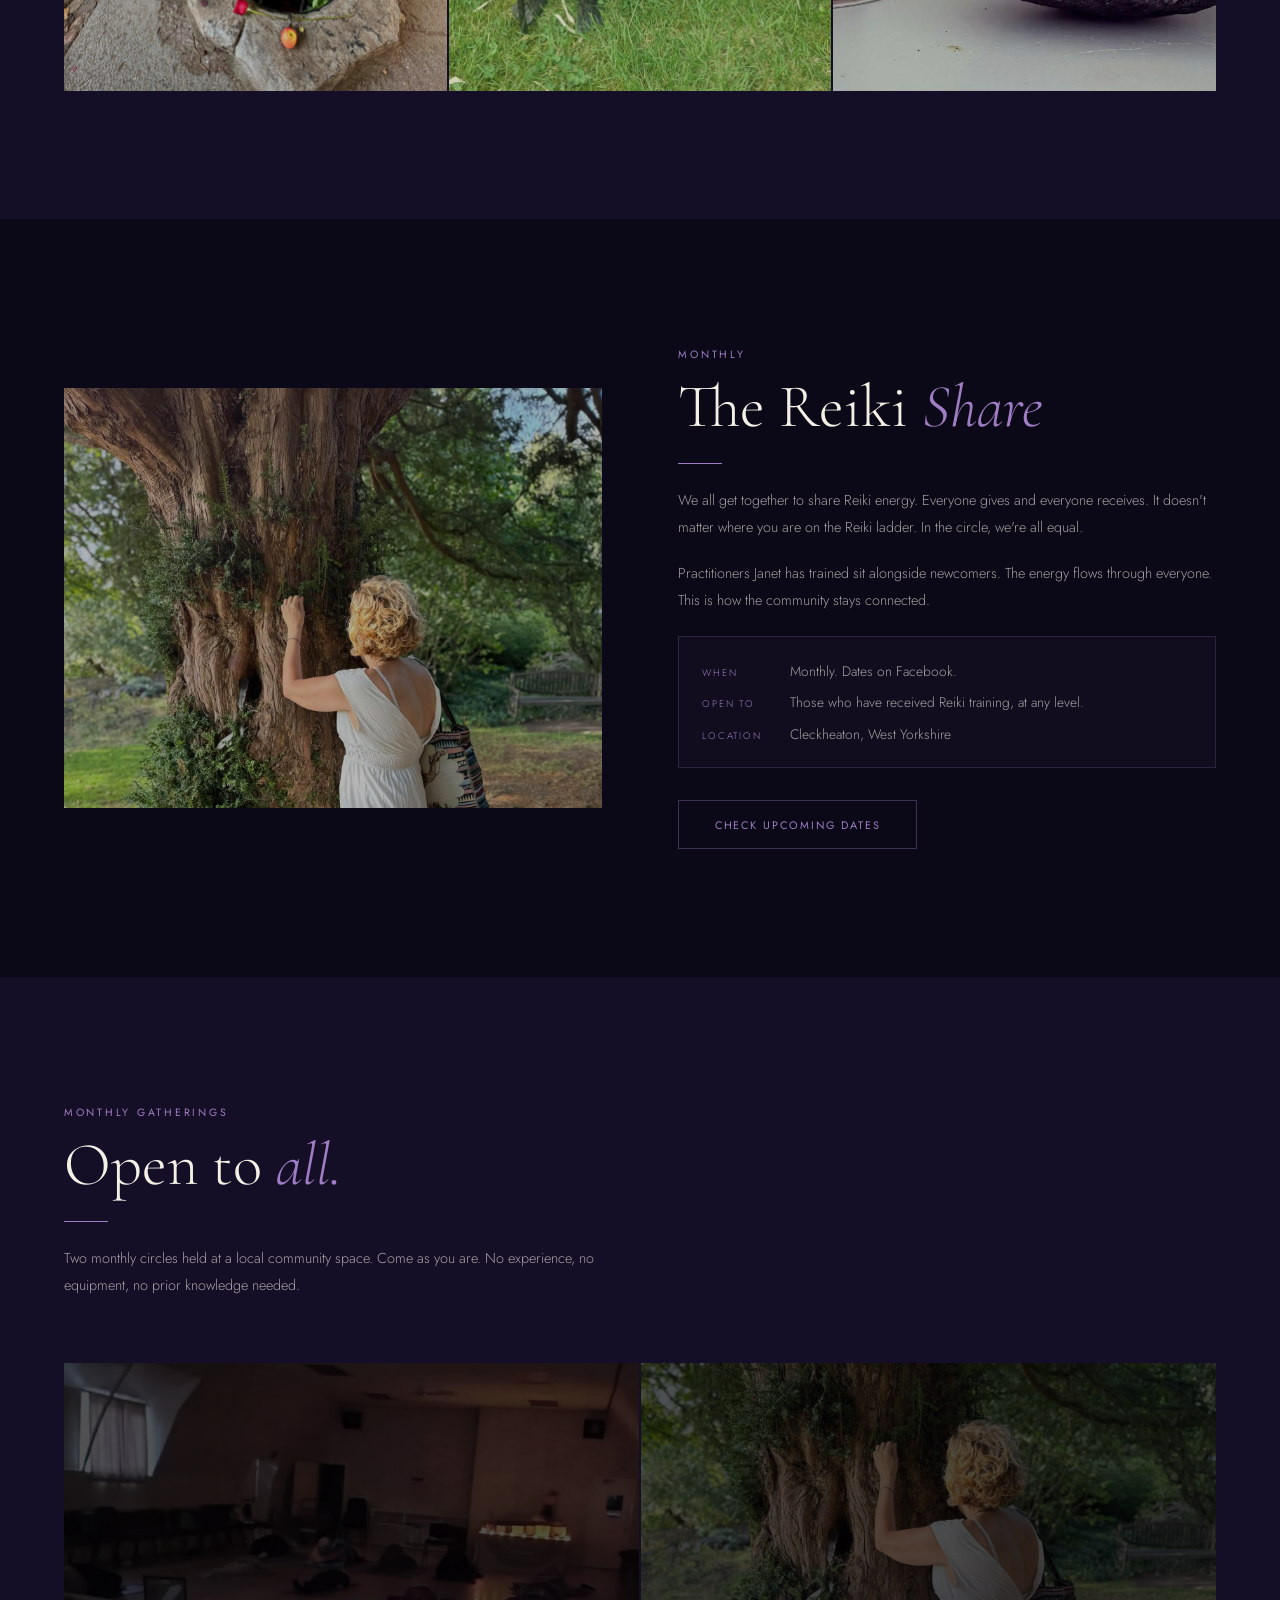
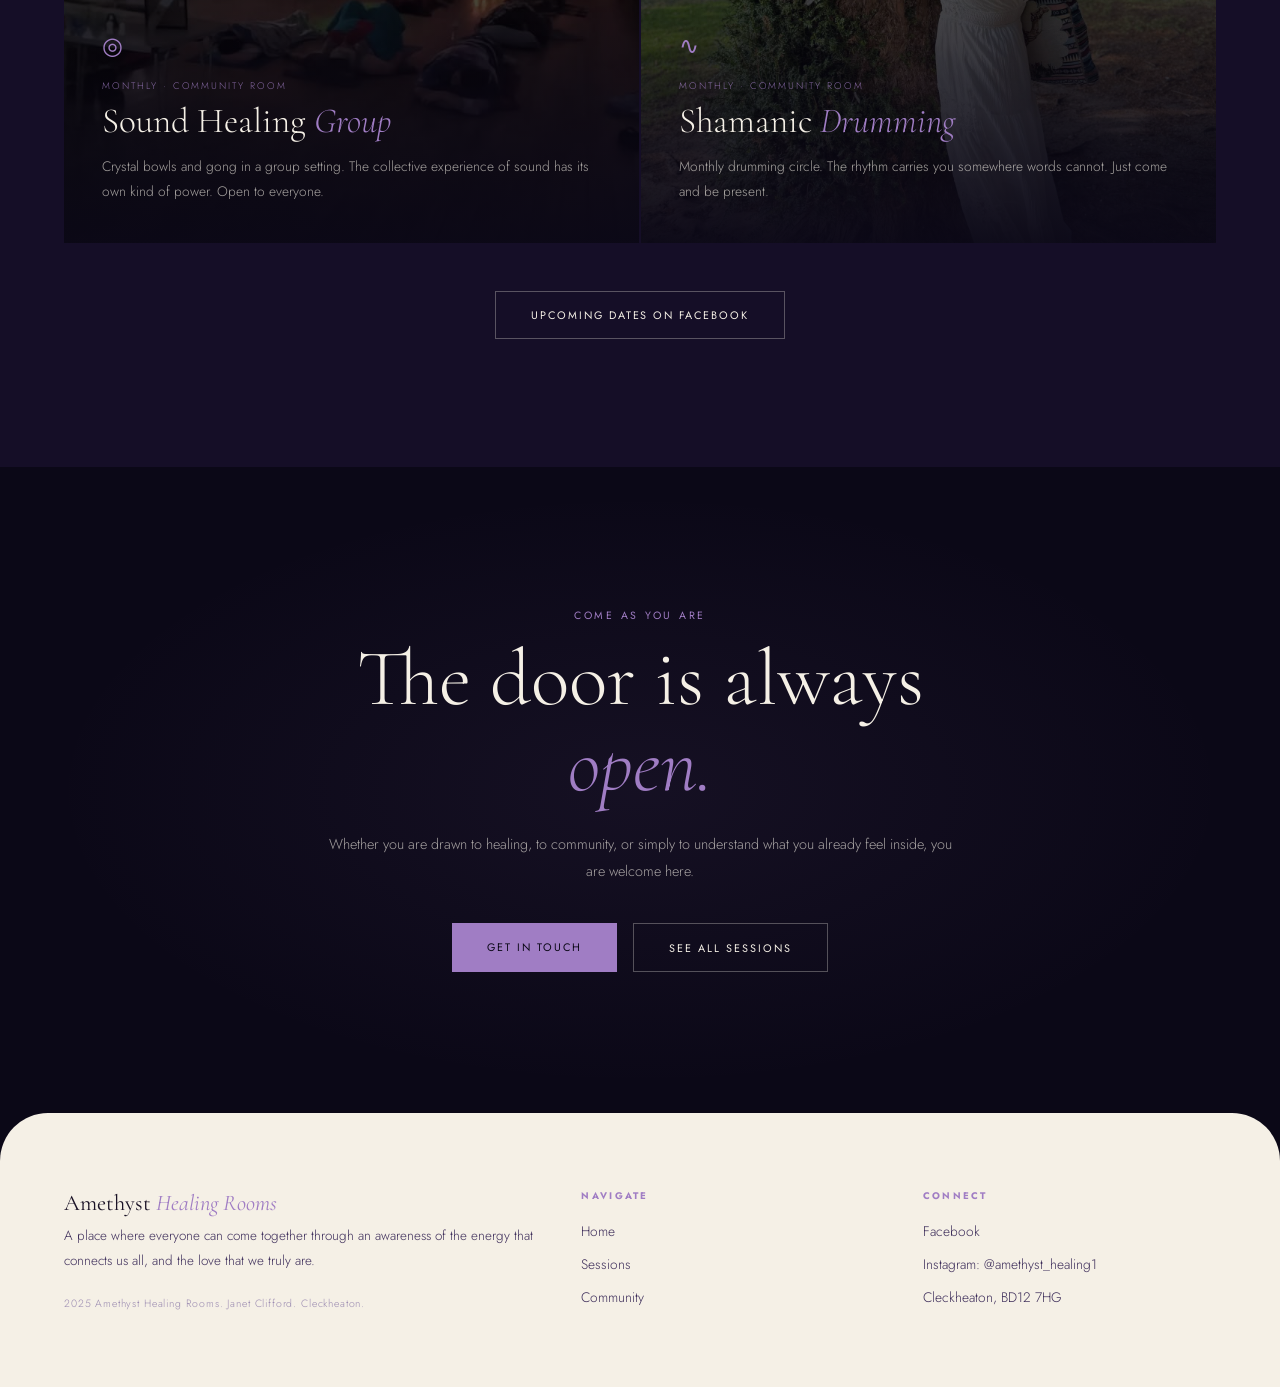
==== commit 360c4d6d: "Capitalize Reiki throughout all pages (42 instances) Co-Authored-By: Claude Sonnet 4.6 <noreply@anth" ====
--- a/community.html
+++ b/community.html
@@ -1,19 +1,19 @@
-<!DOCTYPE html>
+﻿<!DOCTYPE html>
 <html lang="en">
 <head>
   <meta charset="UTF-8">
   <meta name="viewport" content="width=device-width, initial-scale=1.0">
   <title>Community — Amethyst Healing Rooms</title>
-  <meta name="description" content="A tribe of healers, learners and seekers. Monthly reiki shares, sound healing gatherings and shamanic drumming circles in Cleckheaton, West Yorkshire.">
+  <meta name="description" content="A tribe of healers, learners and seekers. Monthly Reiki shares, sound healing gatherings and shamanic drumming circles in Cleckheaton, West Yorkshire.">
   <meta property="og:type" content="website">
   <meta property="og:url" content="https://www.amethysthealingrooms.com/community.html">
   <meta property="og:title" content="Community — Amethyst Healing Rooms">
-  <meta property="og:description" content="Monthly reiki shares, sound healing gatherings and shamanic drumming circles. A tribe of healers and seekers in West Yorkshire.">
+  <meta property="og:description" content="Monthly Reiki shares, sound healing gatherings and shamanic drumming circles. A tribe of healers and seekers in West Yorkshire.">
   <meta property="og:image" content="https://www.amethysthealingrooms.com/657449893_1251848930348039_2464343206332712562_n.jpg">
   <meta property="og:site_name" content="Amethyst Healing Rooms">
   <meta name="twitter:card" content="summary_large_image">
   <meta name="twitter:title" content="Community — Amethyst Healing Rooms">
-  <meta name="twitter:description" content="Monthly reiki shares, sound healing gatherings and shamanic drumming circles. A tribe of healers and seekers in West Yorkshire.">
+  <meta name="twitter:description" content="Monthly Reiki shares, sound healing gatherings and shamanic drumming circles. A tribe of healers and seekers in West Yorkshire.">
   <meta name="twitter:image" content="https://www.amethysthealingrooms.com/657449893_1251848930348039_2464343206332712562_n.jpg">
   <link rel="canonical" href="https://www.amethysthealingrooms.com/community.html">
   <link rel="icon" type="image/png" href="favicon.png">
@@ -34,7 +34,7 @@
         "item": {
           "@type": "Event",
           "name": "Monthly Reiki Share",
-          "description": "A circle where trained reiki practitioners give and receive. Open to anyone with reiki training at any level.",
+          "description": "A circle where trained Reiki practitioners give and receive. Open to anyone with Reiki training at any level.",
           "eventSchedule": { "@type": "Schedule", "repeatFrequency": "P1M" },
           "organizer": { "@type": "Person", "name": "Janet Clifford" },
           "location": { "@type": "Place", "name": "Cleckheaton, West Yorkshire" }
@@ -343,7 +343,7 @@
       <span class="eyebrow">Monthly</span>
       <h2 class="sec-title">The Reiki <em>Share</em></h2>
       <div class="divider"></div>
-      <p class="share-body">We all get together to share reiki energy. Everyone gives and everyone receives. It doesn't matter where you are on the reiki ladder. In the circle, we're all equal.</p>
+      <p class="share-body">We all get together to share Reiki energy. Everyone gives and everyone receives. It doesn't matter where you are on the Reiki ladder. In the circle, we're all equal.</p>
       <p class="share-body">Practitioners Janet has trained sit alongside newcomers. The energy flows through everyone. This is how the community stays connected.</p>
       <div class="share-detail">
         <div class="share-detail-row">
@@ -352,7 +352,7 @@
         </div>
         <div class="share-detail-row">
           <span class="share-detail-key">Open to</span>
-          <span class="share-detail-val">Those who have received reiki training, at any level.</span>
+          <span class="share-detail-val">Those who have received Reiki training, at any level.</span>
         </div>
         <div class="share-detail-row">
           <span class="share-detail-key">Location</span>
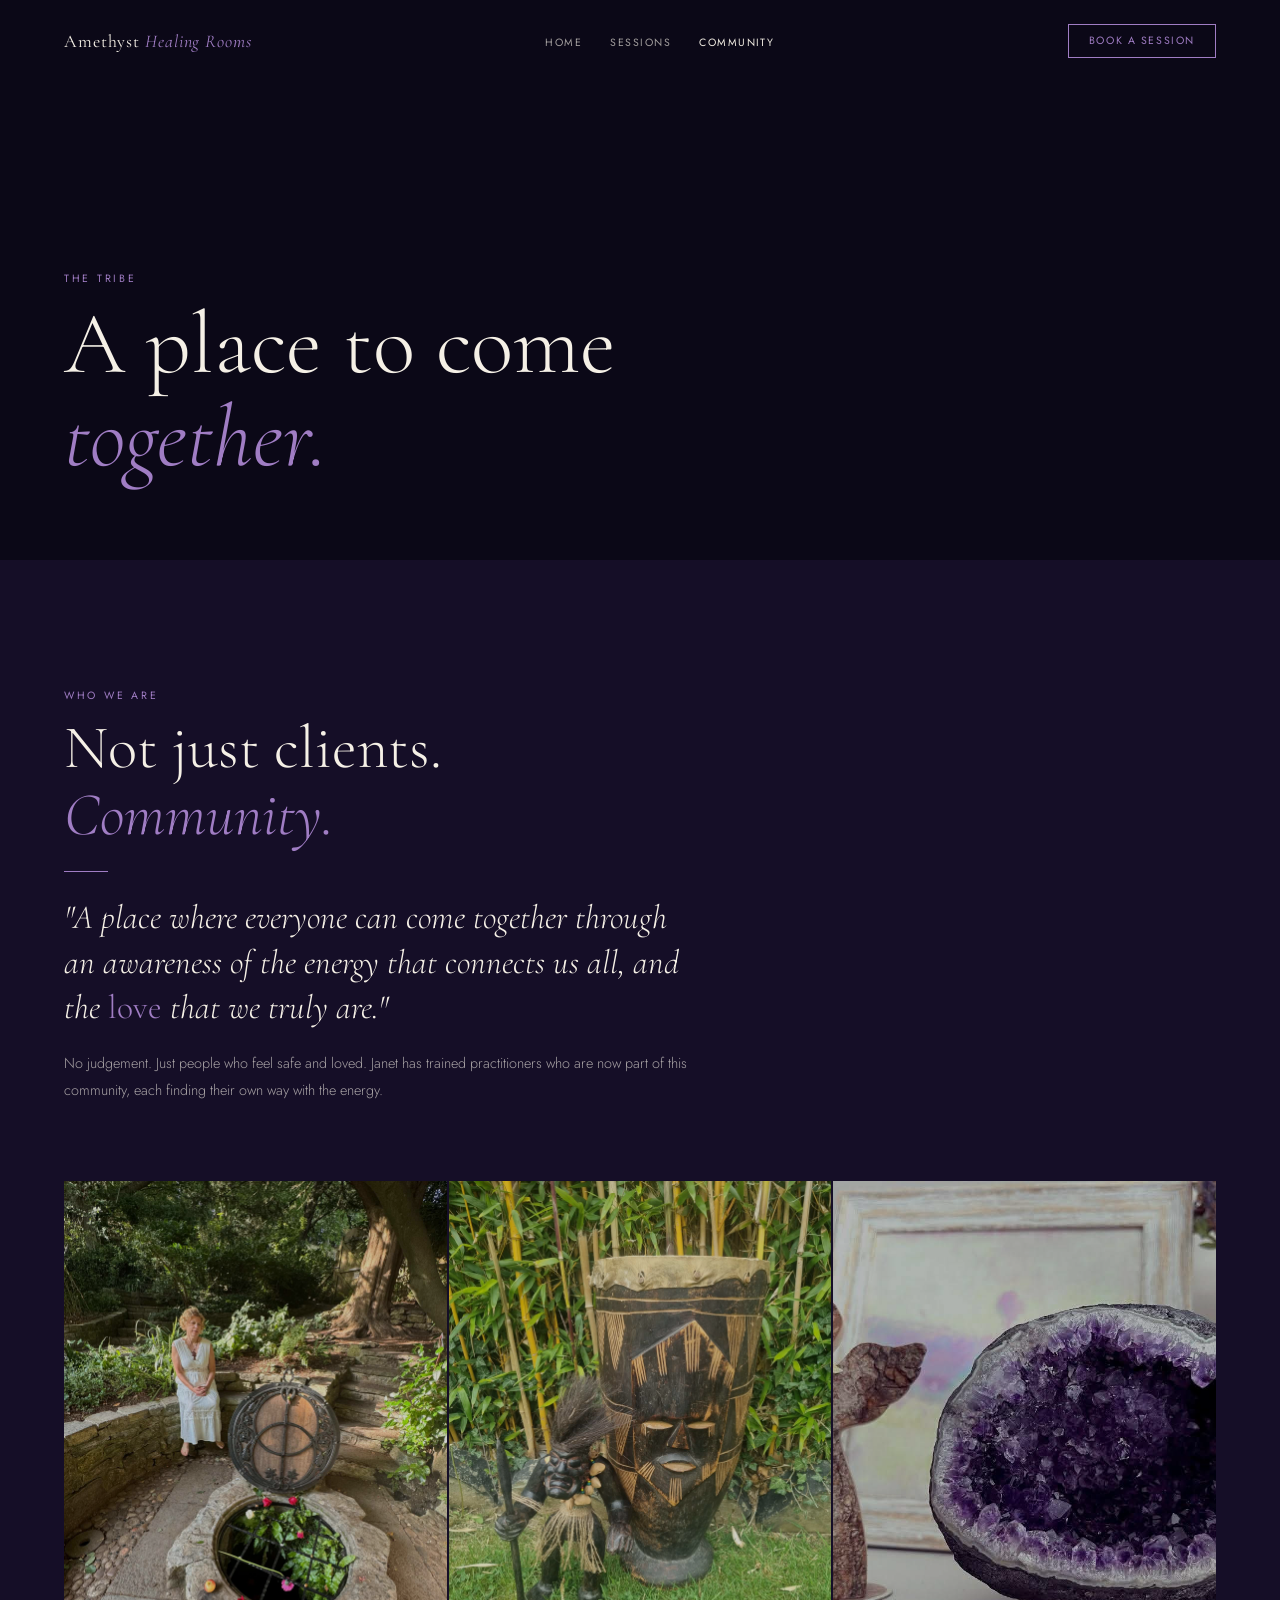
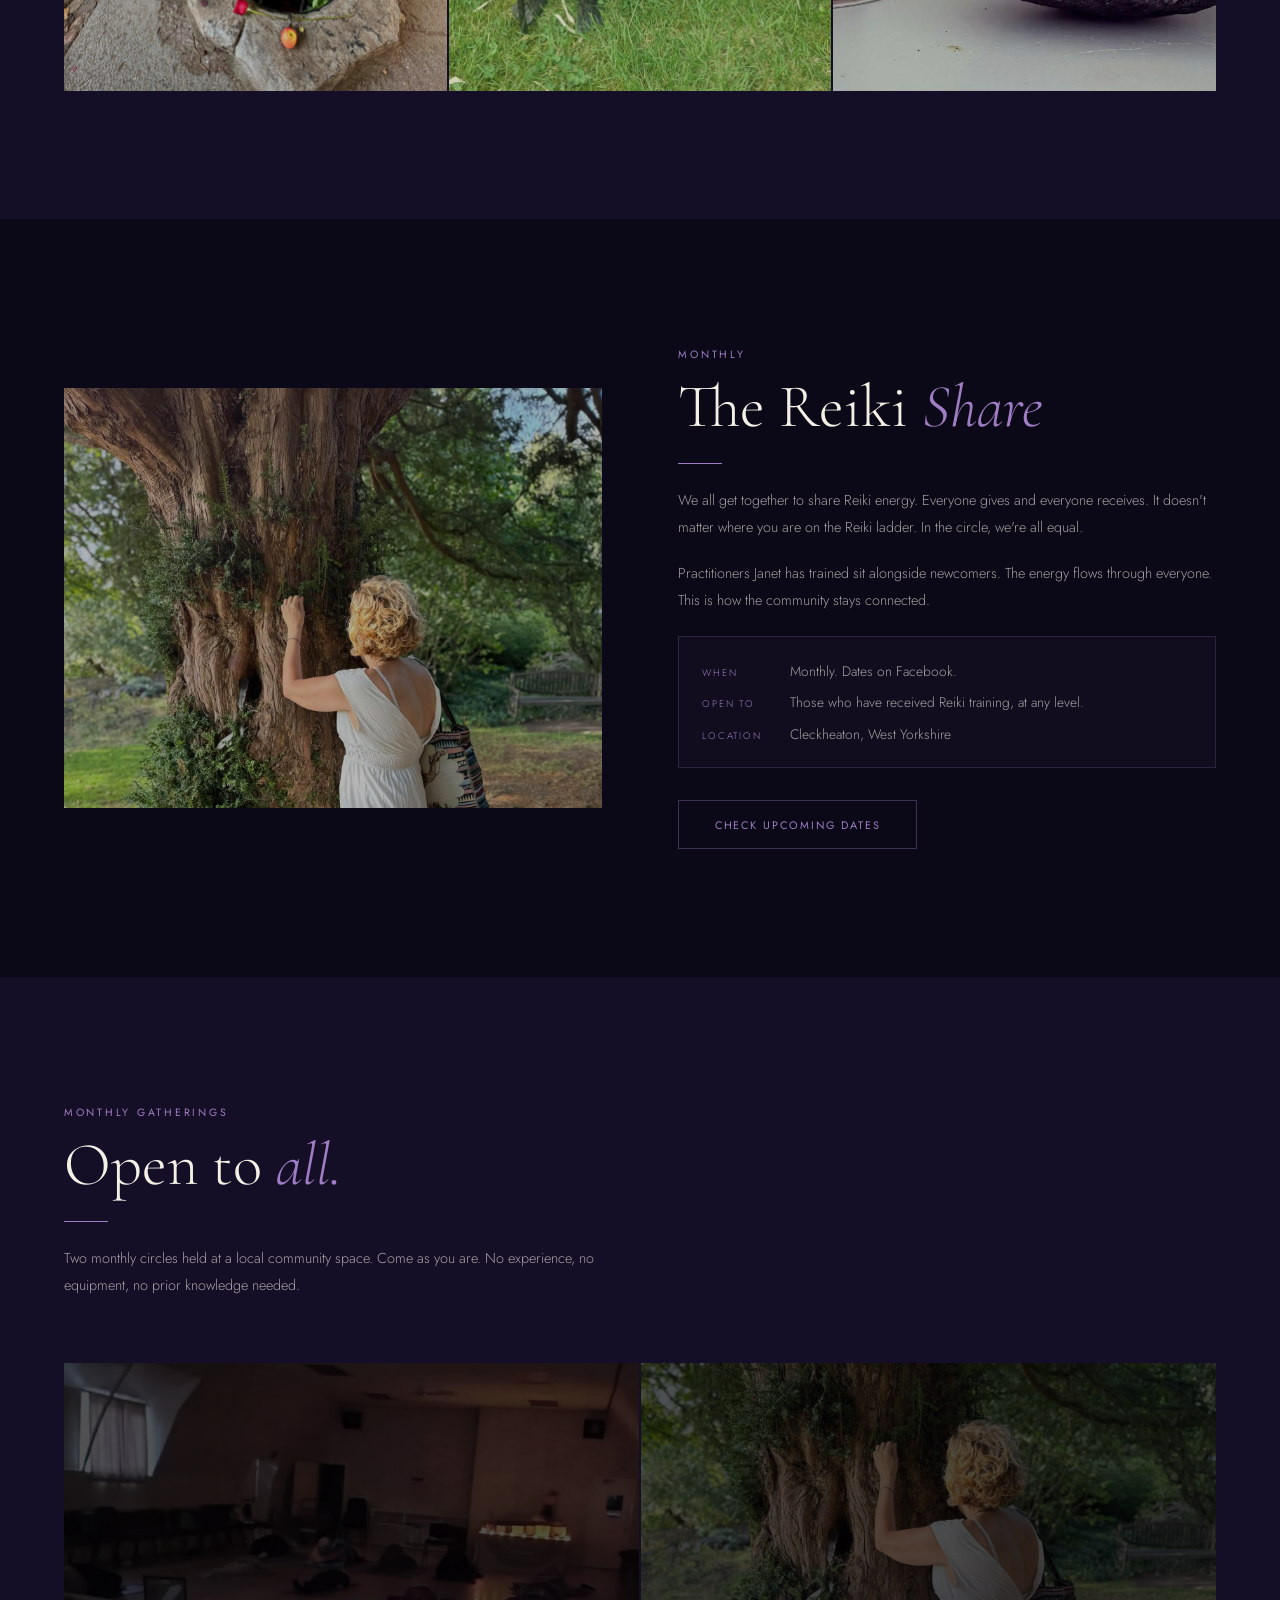
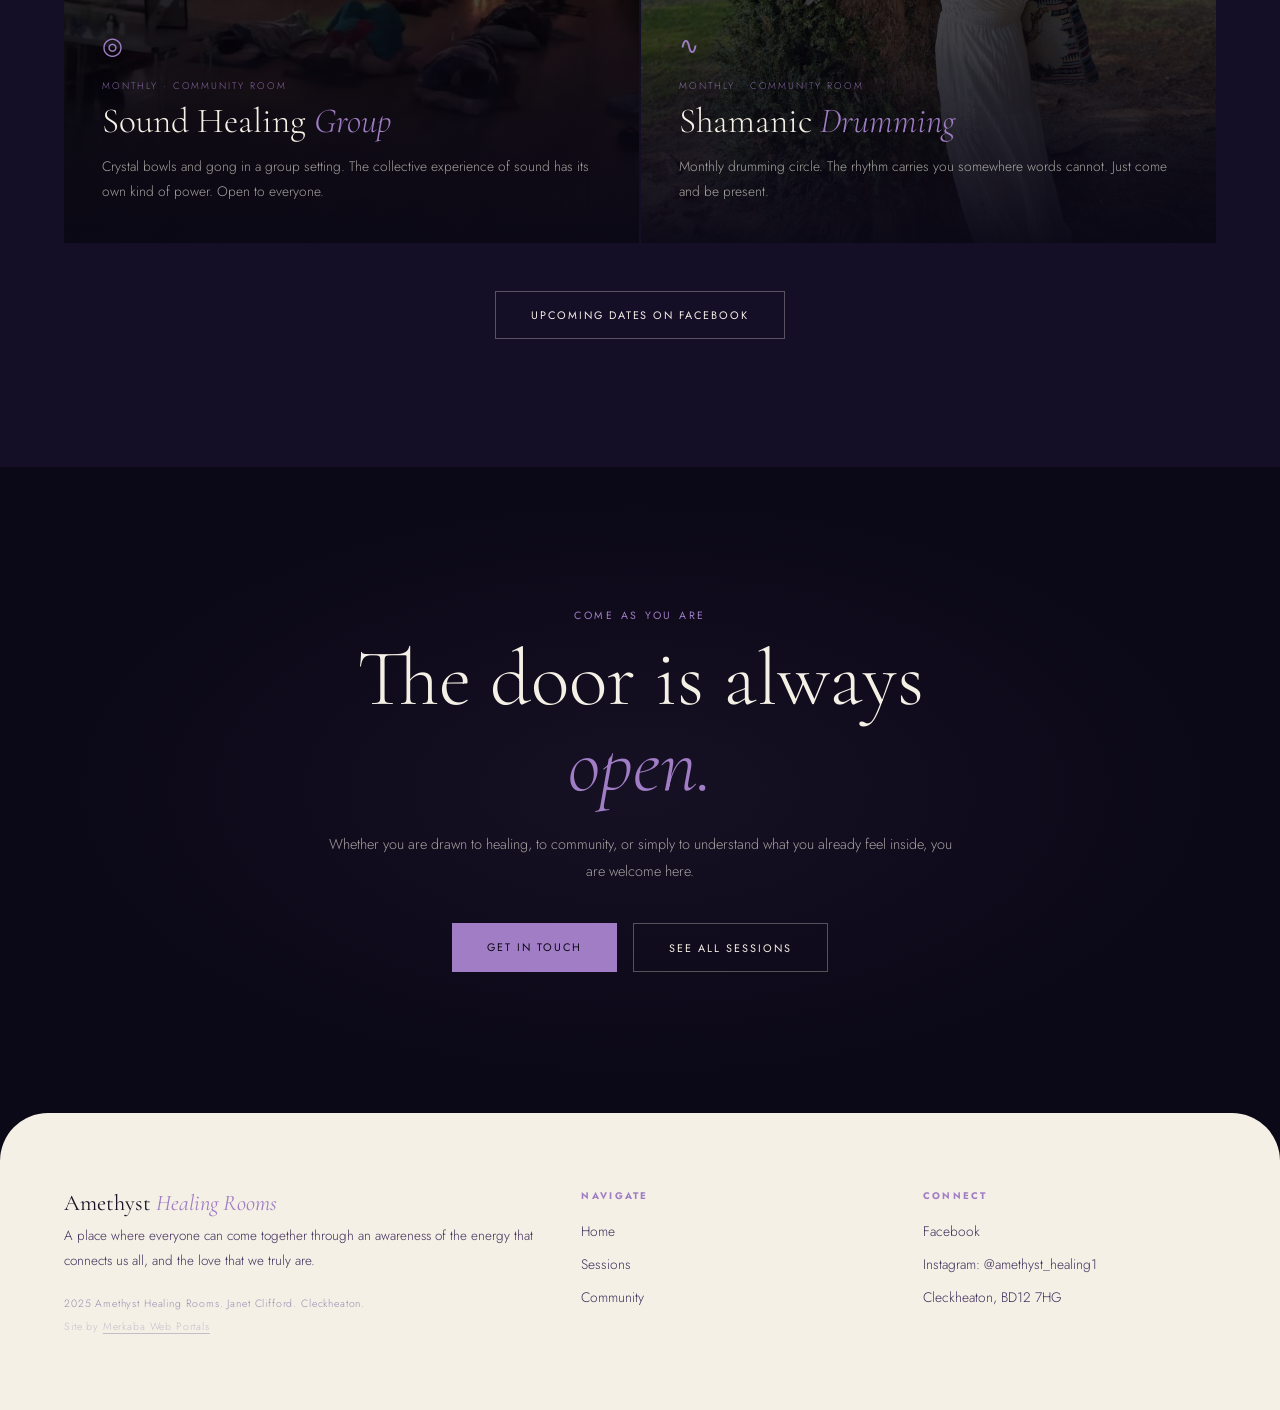
==== commit a5bbe28e: "Add Merkaba Web Portals credit to footer on all pages Co-Authored-By: Claude Sonnet 4.6 <noreply@ant" ====
--- a/community.html
+++ b/community.html
@@ -428,6 +428,7 @@
       <h2>Amethyst <em>Healing Rooms</em></h2>
       <p class="footer-tag">A place where everyone can come together through an awareness of the energy that connects us all, and the love that we truly are.</p>
       <p class="footer-copy">2025 Amethyst Healing Rooms. Janet Clifford. Cleckheaton.</p>
+      <p class="footer-copy" style="margin-top:0.5rem;opacity:0.5;">Site by <a href="https://designmywebsitenow.com" target="_blank" rel="noopener noreferrer" style="color:inherit;text-decoration:underline;text-underline-offset:3px;">Merkaba Web Portals</a></p>
     </div>
     <nav class="footer-nav">
       <h4>Navigate</h4>
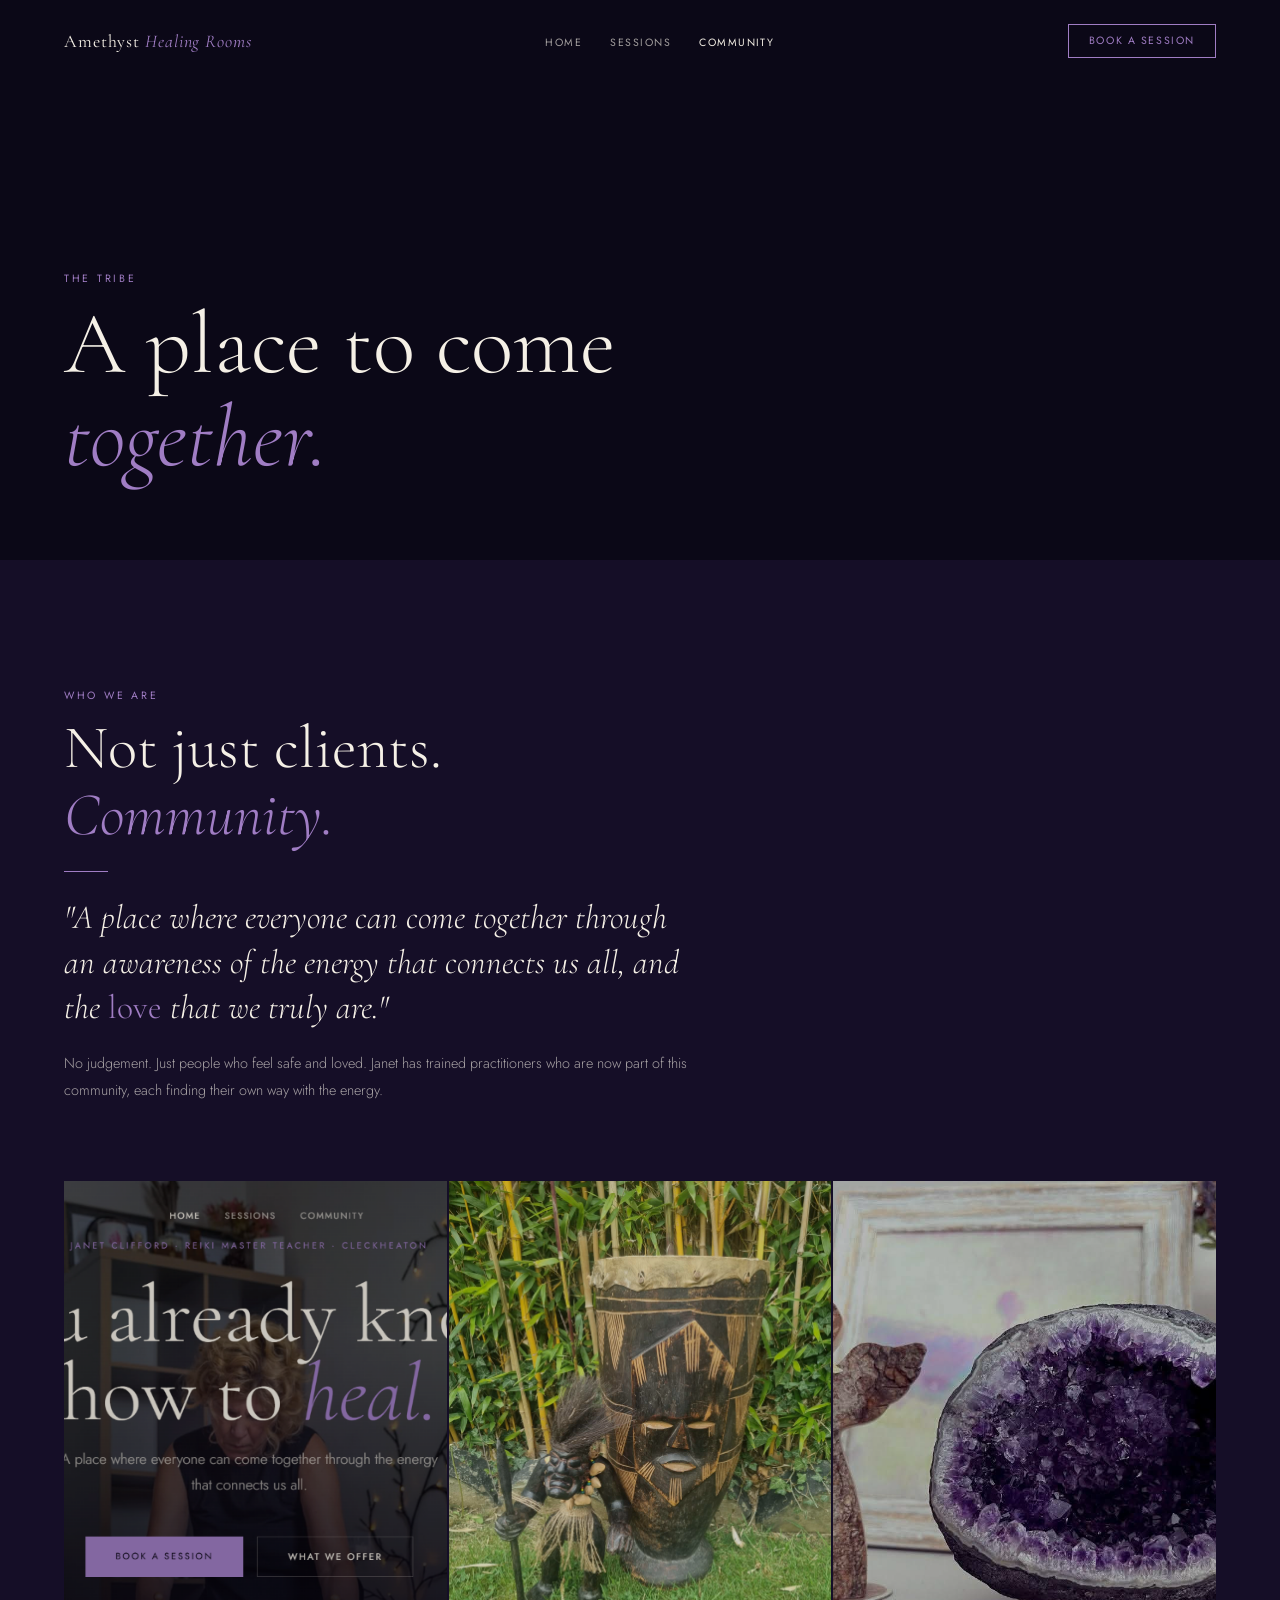
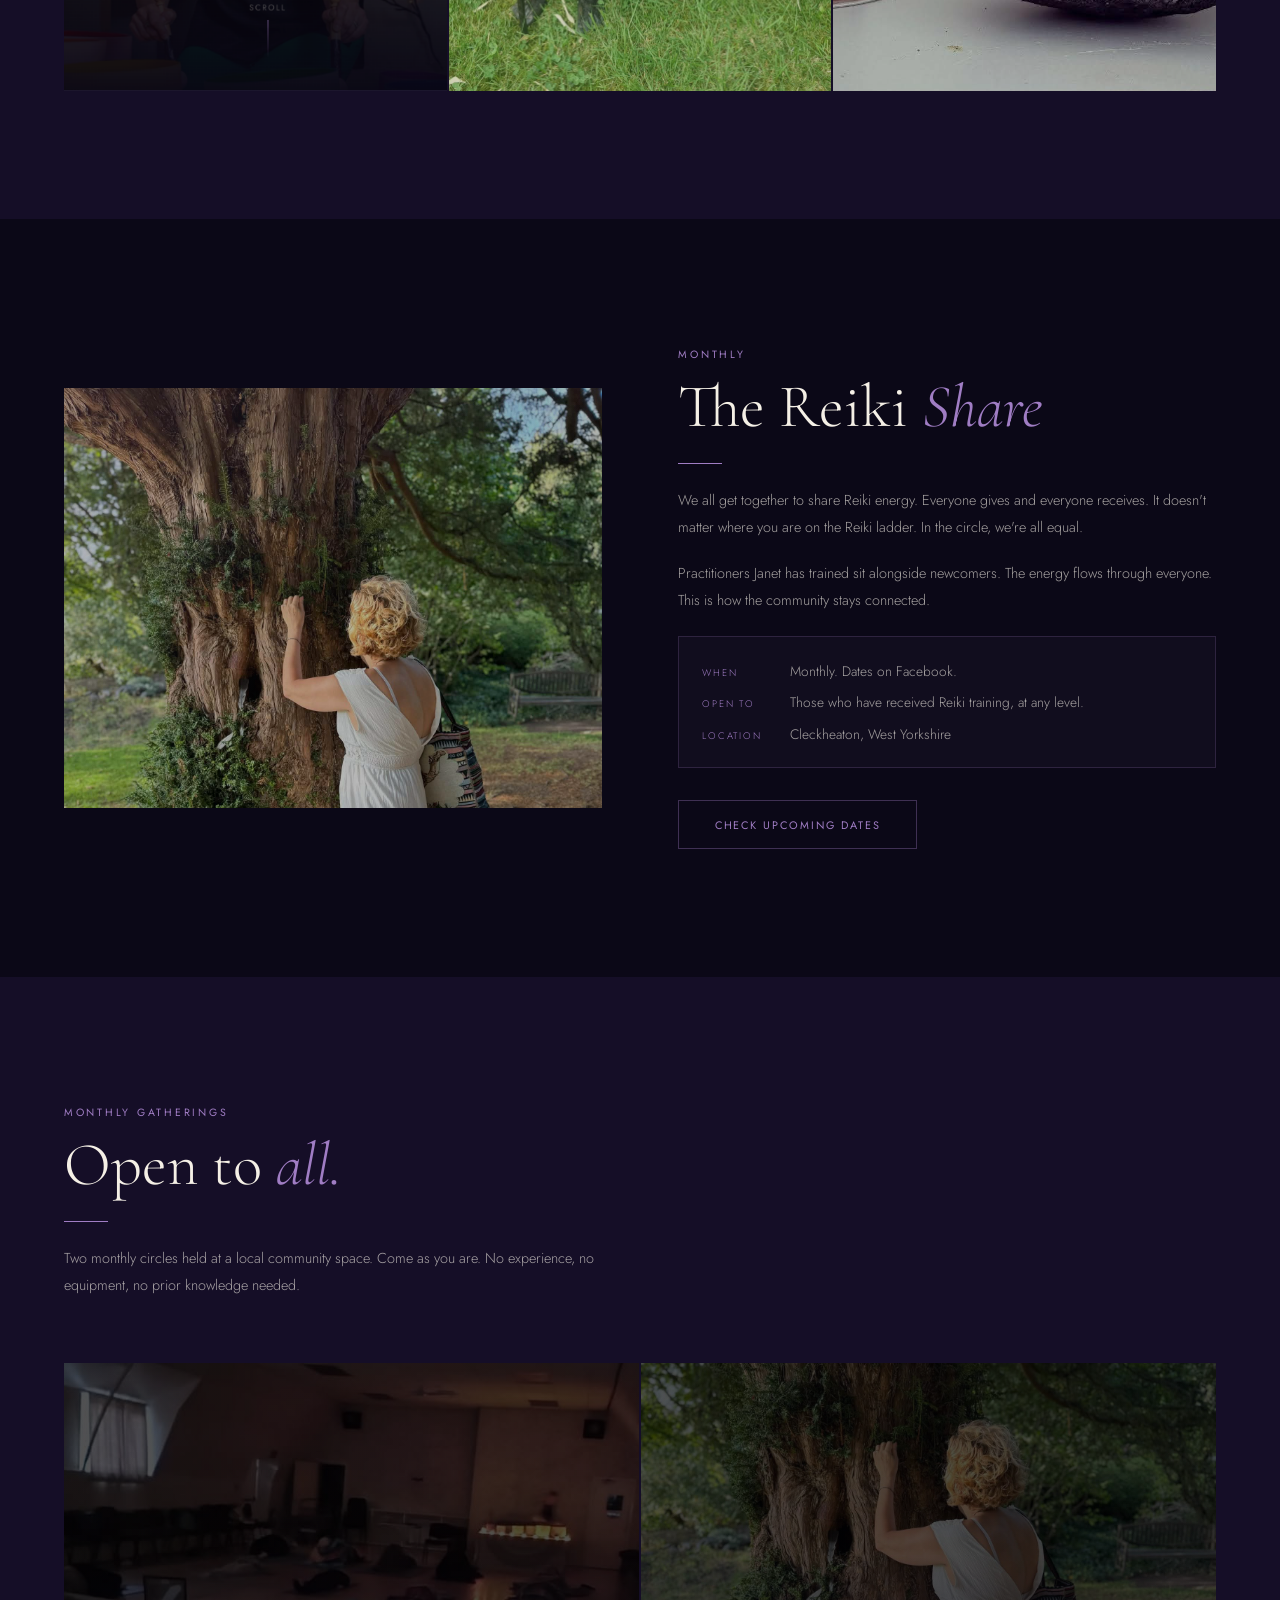
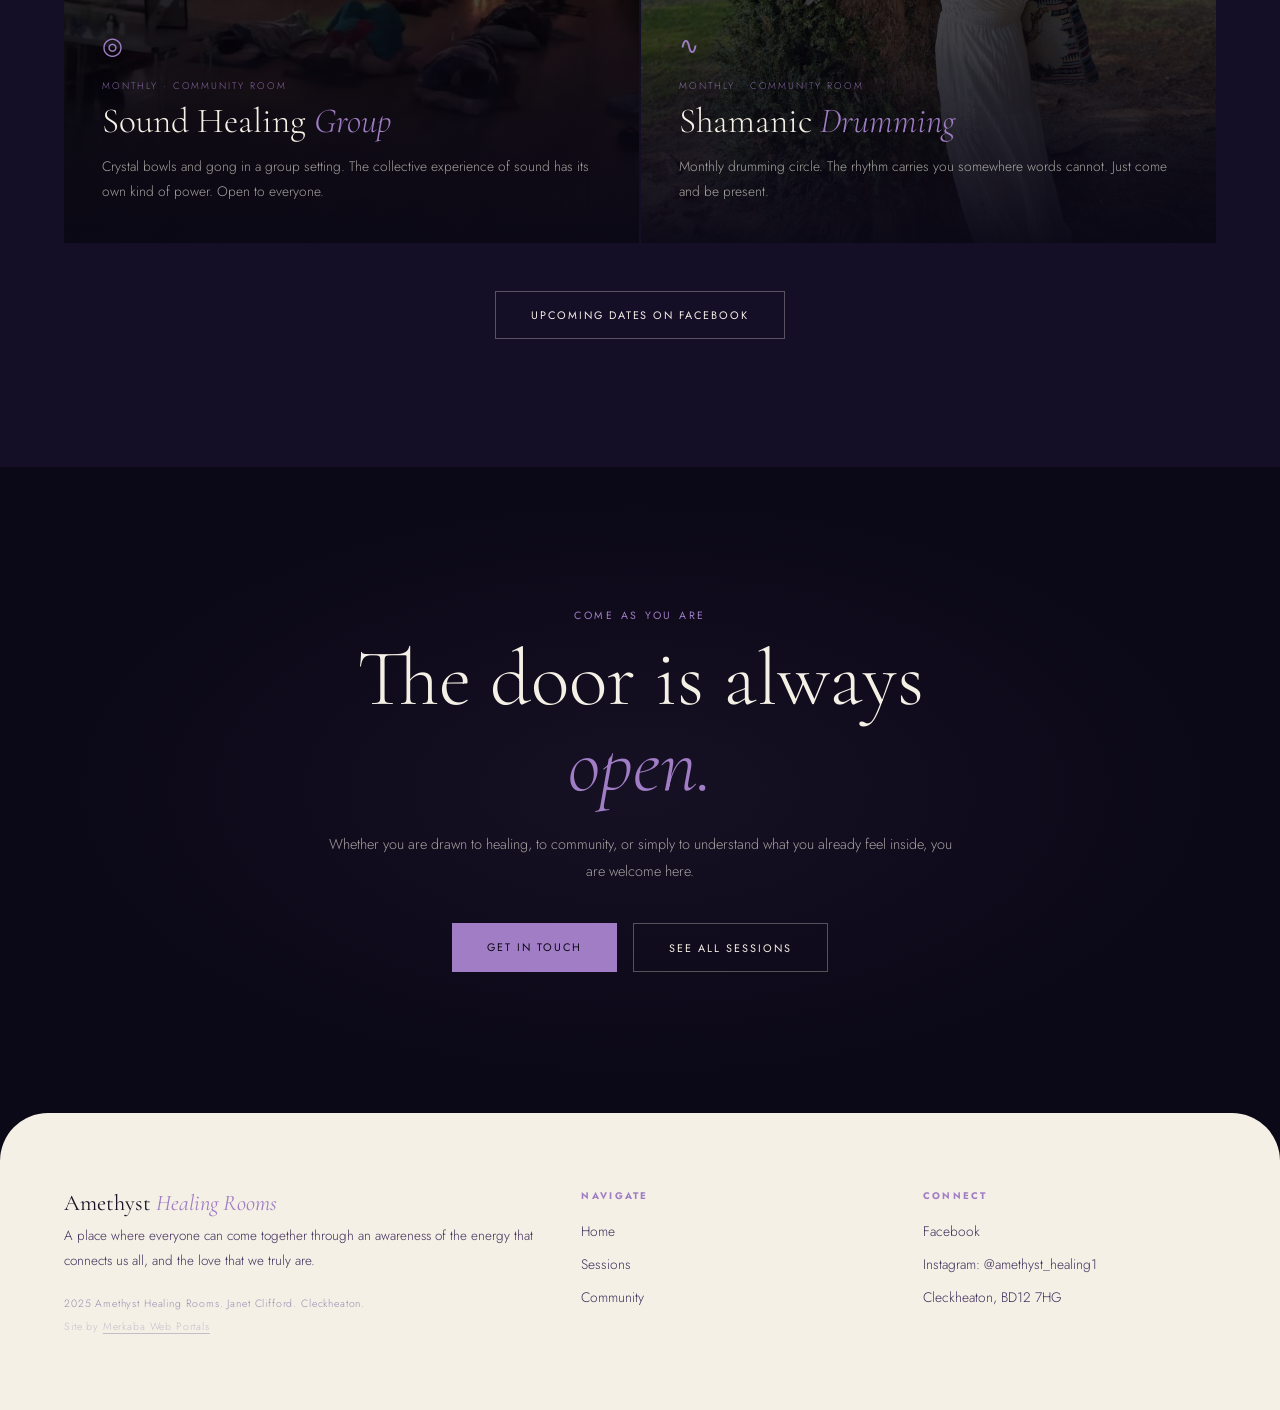
==== commit d466f422: "Add OG social sharing image (og-image.png) across all pages Co-Authored-By: Claude Sonnet 4.6 <norep" ====
--- a/community.html
+++ b/community.html
@@ -9,12 +9,12 @@
   <meta property="og:url" content="https://www.amethysthealingrooms.com/community.html">
   <meta property="og:title" content="Community — Amethyst Healing Rooms">
   <meta property="og:description" content="Monthly Reiki shares, sound healing gatherings and shamanic drumming circles. A tribe of healers and seekers in West Yorkshire.">
-  <meta property="og:image" content="https://www.amethysthealingrooms.com/657449893_1251848930348039_2464343206332712562_n.jpg">
+  <meta property="og:image" content="https://www.amethysthealingrooms.com/og-image.png">
   <meta property="og:site_name" content="Amethyst Healing Rooms">
   <meta name="twitter:card" content="summary_large_image">
   <meta name="twitter:title" content="Community — Amethyst Healing Rooms">
   <meta name="twitter:description" content="Monthly Reiki shares, sound healing gatherings and shamanic drumming circles. A tribe of healers and seekers in West Yorkshire.">
-  <meta name="twitter:image" content="https://www.amethysthealingrooms.com/657449893_1251848930348039_2464343206332712562_n.jpg">
+  <meta name="twitter:image" content="https://www.amethysthealingrooms.com/og-image.png">
   <link rel="canonical" href="https://www.amethysthealingrooms.com/community.html">
   <link rel="icon" type="image/png" href="favicon.png">
   <link rel="preconnect" href="https://fonts.googleapis.com">
@@ -319,7 +319,7 @@
     <div class="tribe-grid rv">
       <!-- Local photo: Janet at sacred well -->
       <div class="tribe-photo">
-        <img src="657449893_1251848930348039_2464343206332712562_n.jpg" alt="Janet Clifford at the sacred well">
+        <img src="og-image.png" alt="Janet Clifford at the sacred well">
       </div>
       <!-- Instrument photo -->
       <div class="tribe-photo">
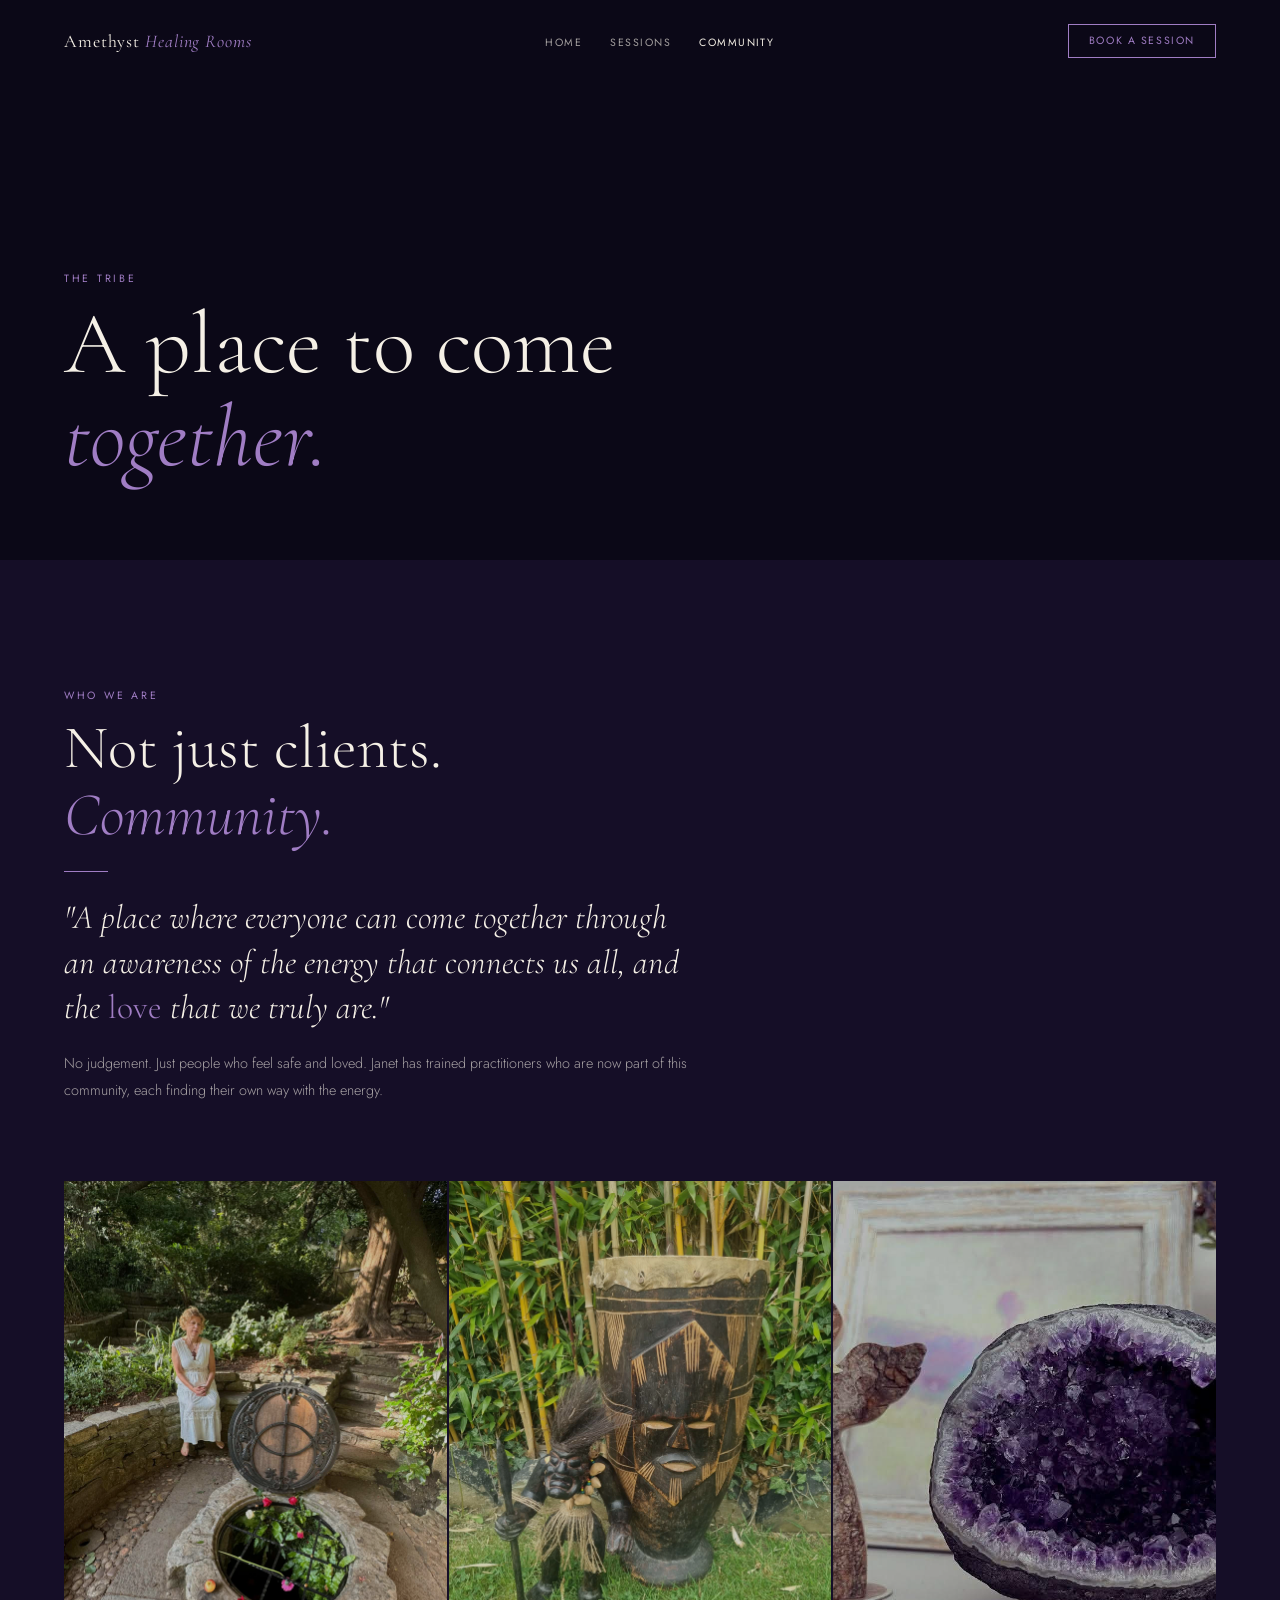
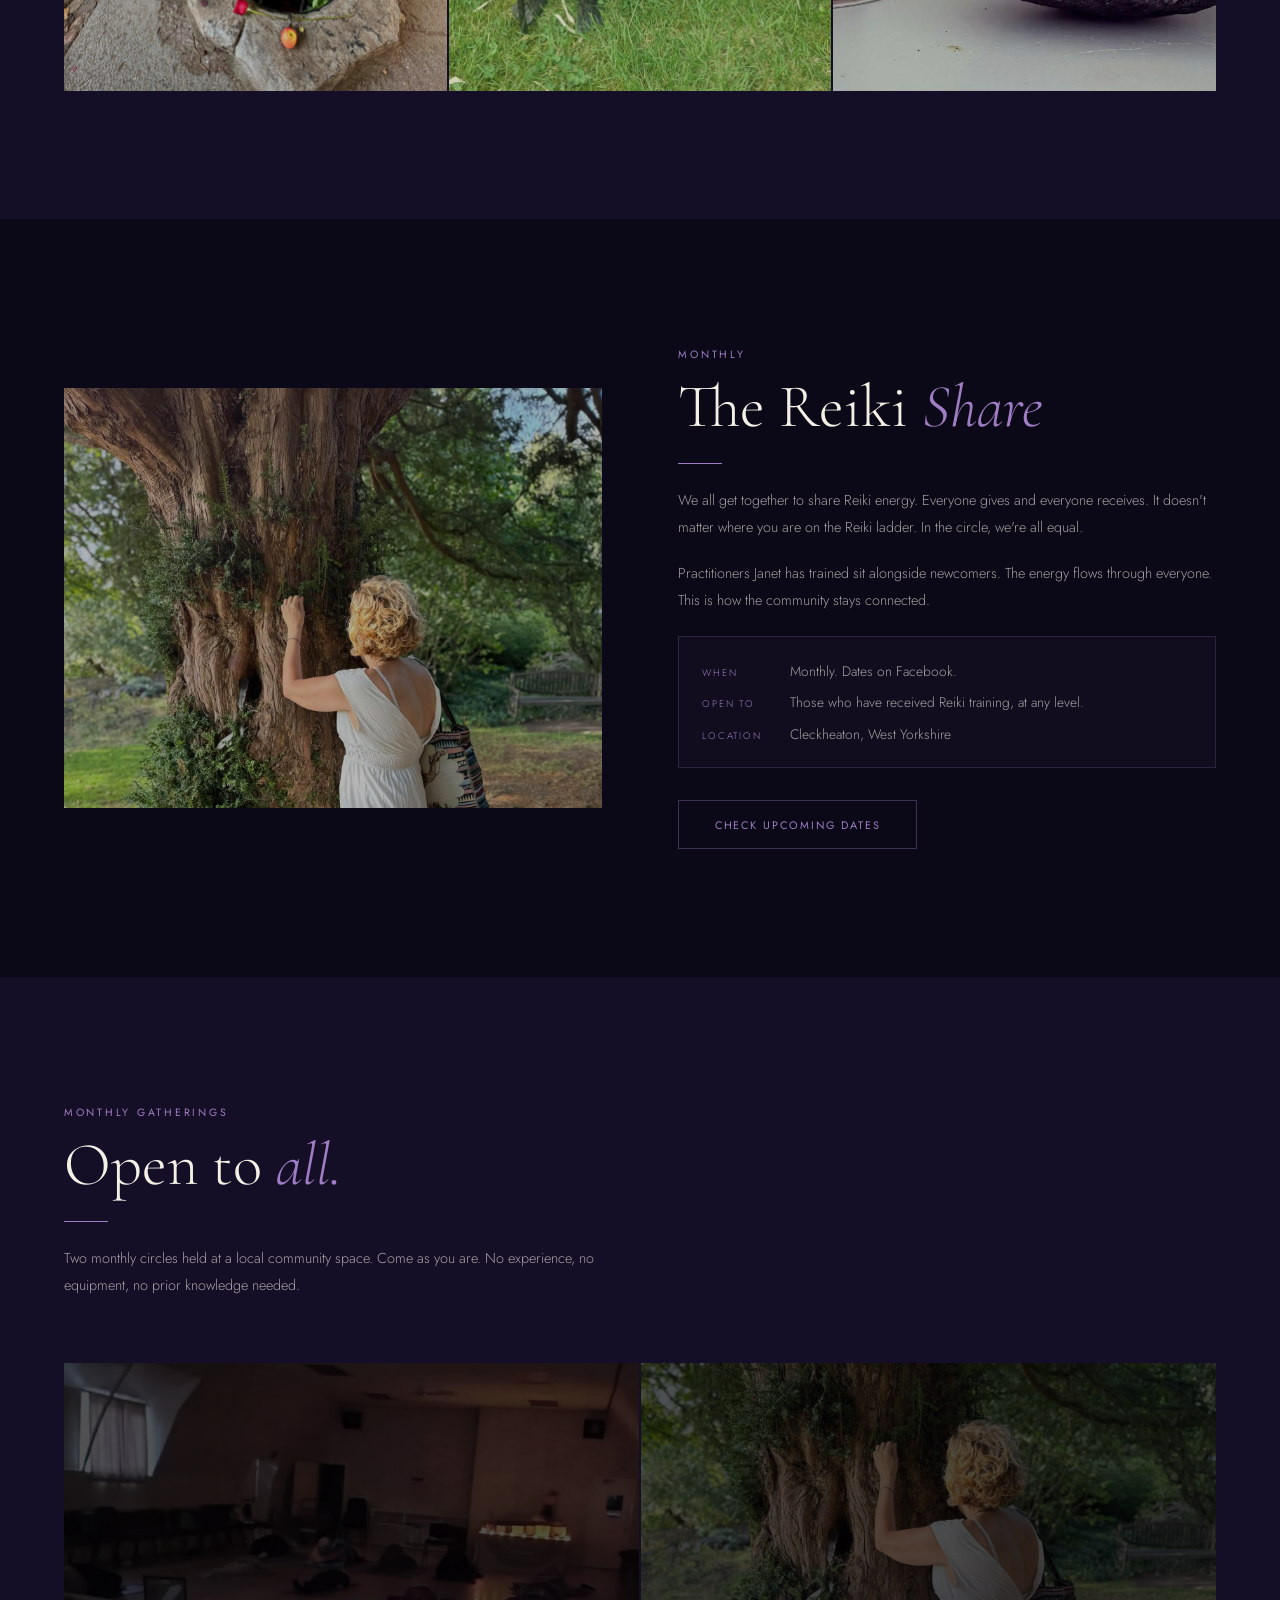
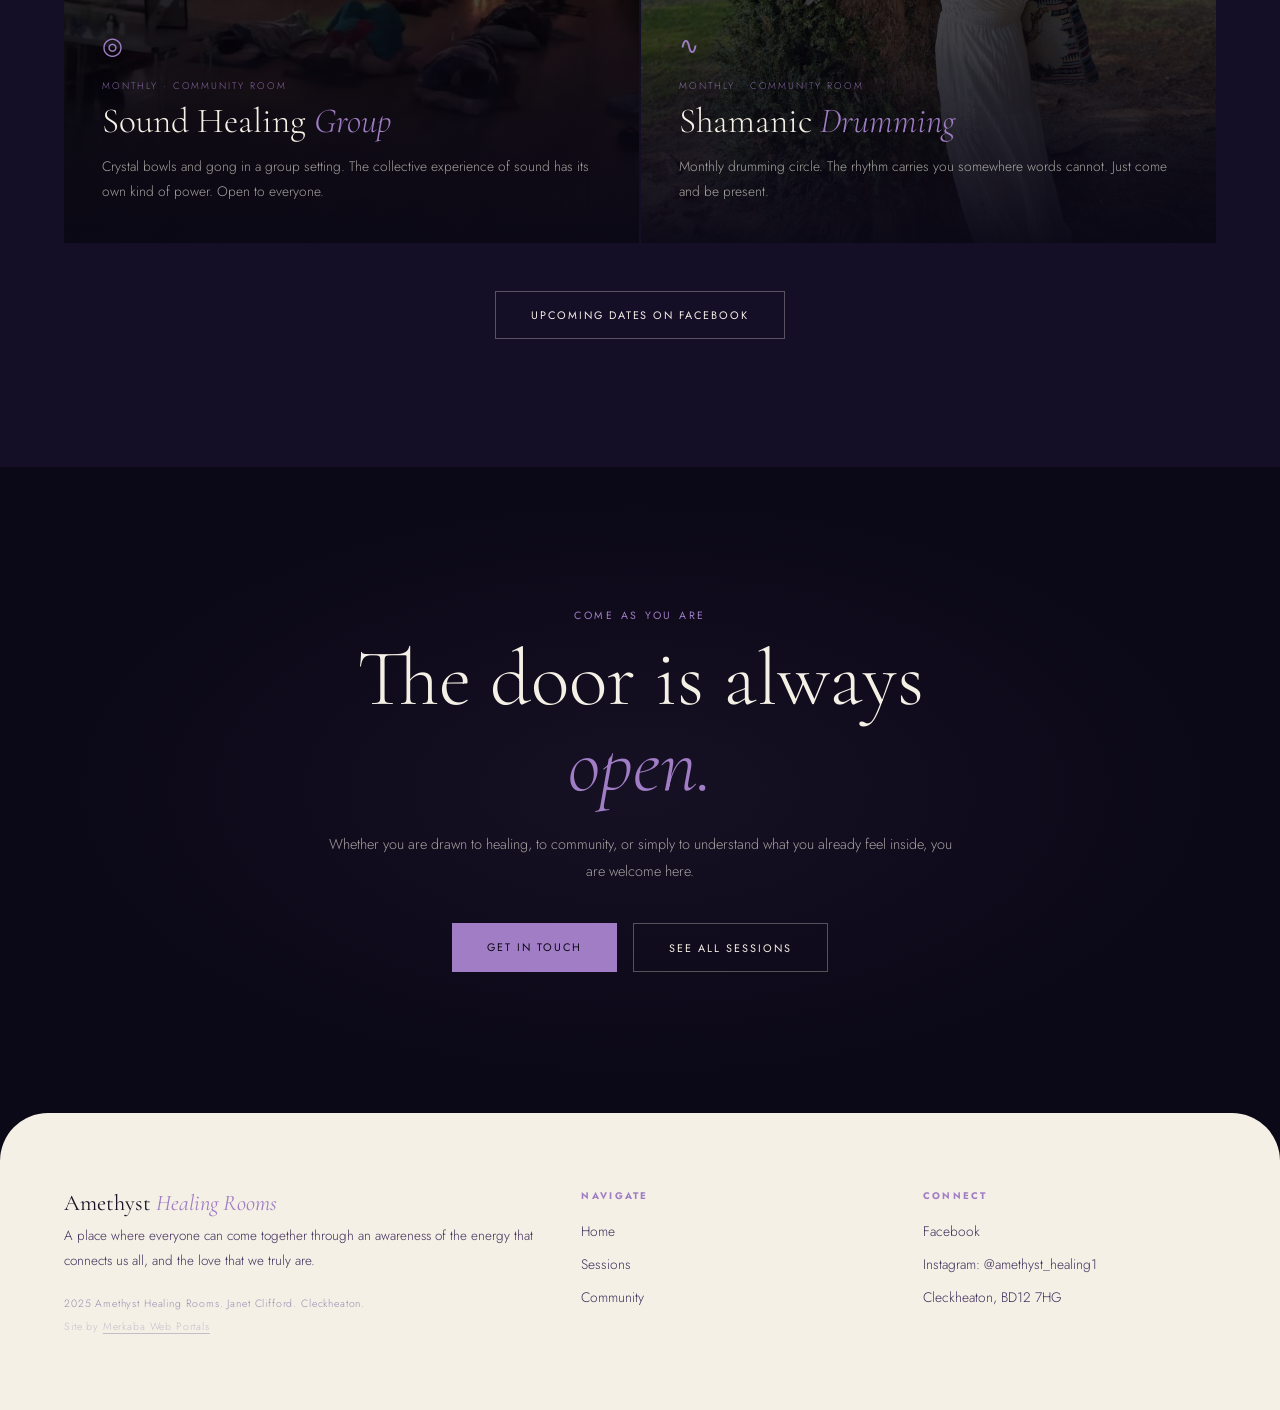
==== commit e023bb64: "Fix: restore Janet's photo in Meet section (broken by OG image swap) Co-Authored-By: Claude Sonnet 4" ====
--- a/community.html
+++ b/community.html
@@ -319,7 +319,7 @@
     <div class="tribe-grid rv">
       <!-- Local photo: Janet at sacred well -->
       <div class="tribe-photo">
-        <img src="og-image.png" alt="Janet Clifford at the sacred well">
+        <img src="657449893_1251848930348039_2464343206332712562_n.jpg" alt="Janet Clifford at the sacred well">
       </div>
       <!-- Instrument photo -->
       <div class="tribe-photo">
